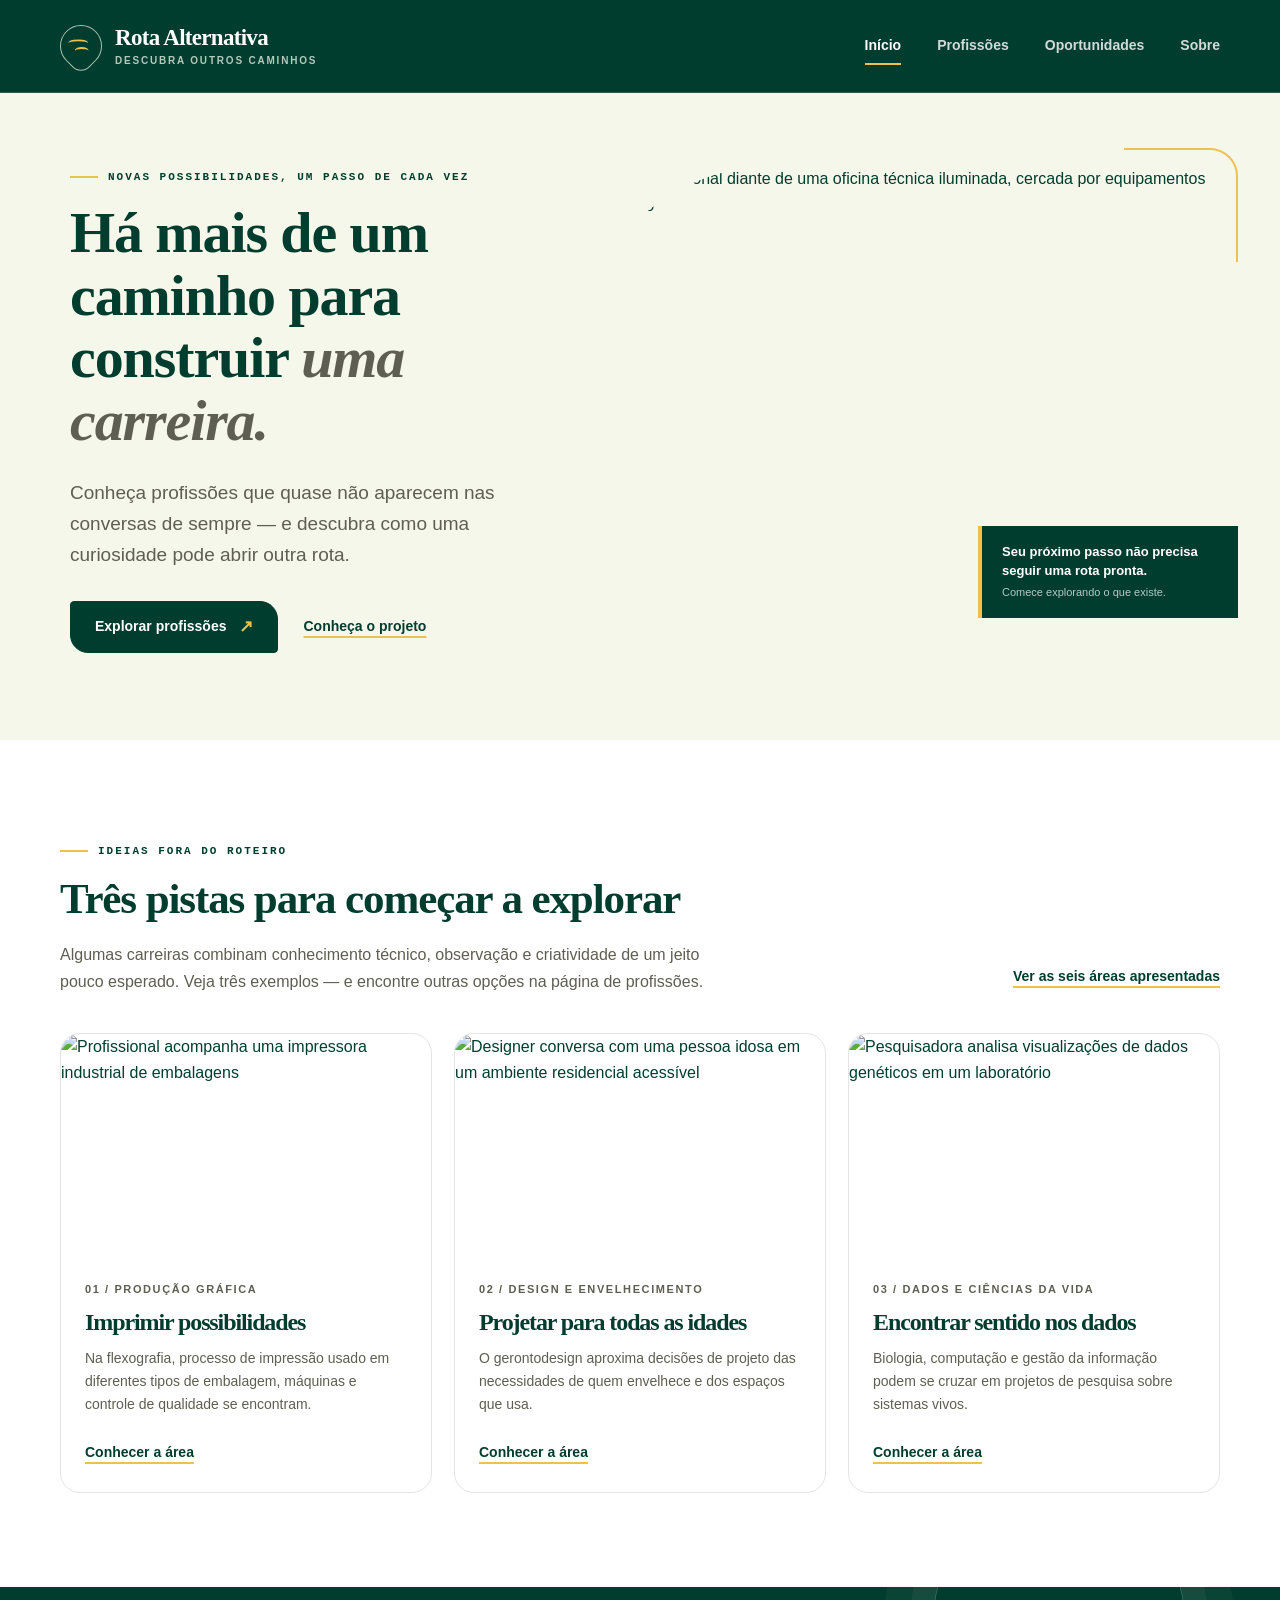
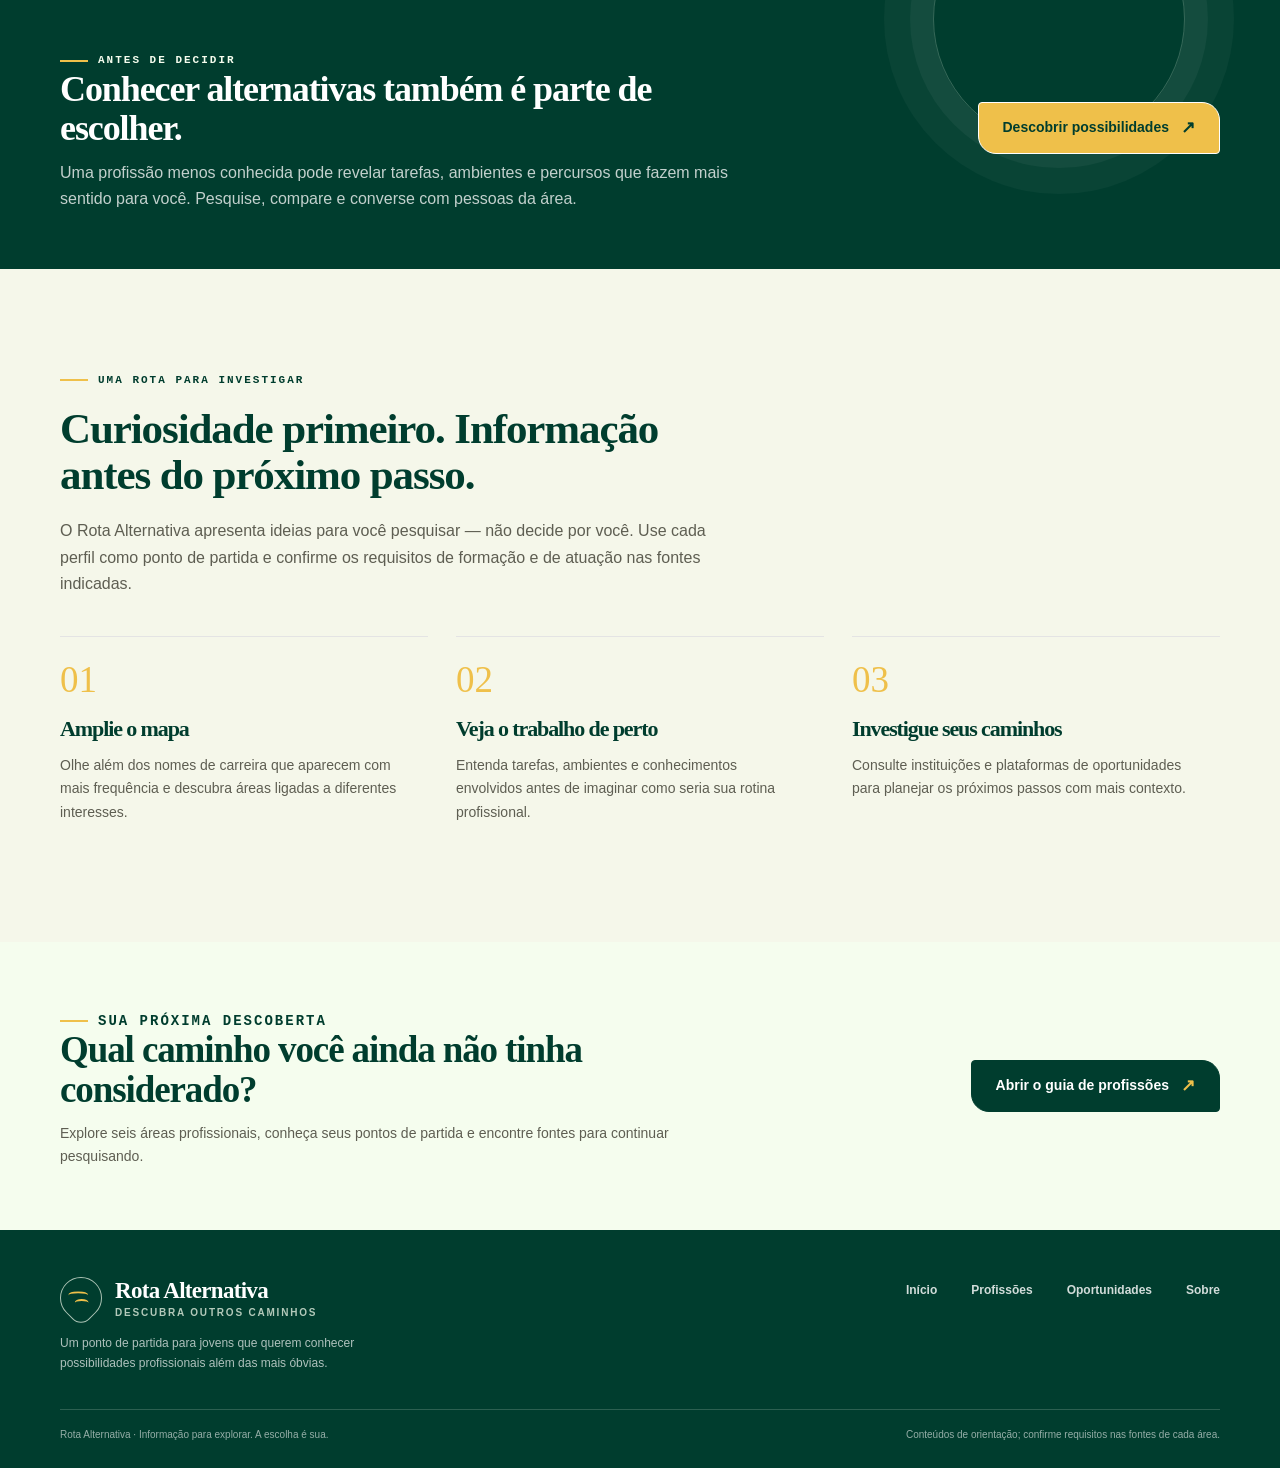
==== index.html @ b4b749ac "Corrigindo o caminho do S" ====
<!doctype html>
<html lang="pt-BR">
<head>
  <meta charset="utf-8">
  <meta name="viewport" content="width=device-width, initial-scale=1">
  <meta name="description" content="Conheça profissões pouco divulgadas e descubra outros caminhos para construir seu futuro profissional.">
  <title>Início | Rota Alternativa</title>
  <link rel="stylesheet" href="css/estilos.css">
</head>
<body>
  <a class="skip-link" href="#conteudo">Ir para o conteúdo principal</a>
  <header class="site-header">
    <div class="site-header__inner">
      <a class="brand" href="index.html" aria-label="Rota Alternativa — início">
        <span class="brand-mark" aria-hidden="true"></span>
        <span><span class="brand-name">Rota Alternativa</span><span class="brand-caption">Descubra outros caminhos</span></span>
      </a>
      <nav class="main-nav" aria-label="Navegação principal">
        <a href="index.html" aria-current="page">Início</a>
        <a href="profissoes.html">Profissões</a>
        <a href="oportunidades.html">Oportunidades</a>
        <a href="sobre.html">Sobre</a>
      </nav>
    </div>
  </header>

  <main id="conteudo">
    <section class="home-hero">
      <div class="container hero-layout">
        <div class="hero-copy">
          <p class="eyebrow">Novas possibilidades, um passo de cada vez</p>
          <h1>Há mais de um caminho para construir <span>uma carreira.</span></h1>
          <p class="lead">Conheça profissões que quase não aparecem nas conversas de sempre — e descubra como uma curiosidade pode abrir outra rota.</p>
          <div class="hero-actions">
            <a class="button" href="profissoes.html">Explorar profissões</a>
            <a class="text-link" href="sobre.html">Conheça o projeto</a>
          </div>
        </div>
        <figure class="hero-visual">
          <img src="img/hero.jpg" width="2560" height="1440" alt="Jovem profissional diante de uma oficina técnica iluminada, cercada por equipamentos de trabalho">
          <figcaption class="hero-visual__label">Seu próximo passo não precisa seguir uma rota pronta.<span>Comece explorando o que existe.</span></figcaption>
        </figure>
      </div>
    </section>

    <section class="section" aria-labelledby="destaques-titulo">
      <div class="container">
        <div class="section-heading-row">
          <div class="section-intro">
            <p class="eyebrow">Ideias fora do roteiro</p>
            <h2 id="destaques-titulo">Três pistas para começar a explorar</h2>
            <p>Algumas carreiras combinam conhecimento técnico, observação e criatividade de um jeito pouco esperado. Veja três exemplos — e encontre outras opções na página de profissões.</p>
          </div>
          <a class="text-link" href="profissoes.html">Ver as seis áreas apresentadas</a>
        </div>
        <div class="career-grid">
          <article class="career-card">
            <figure class="career-card__image">
              <img src="img/flexografia.jpg" width="2304" height="1536" loading="lazy" alt="Profissional acompanha uma impressora industrial de embalagens">
            </figure>
            <div class="career-card__body">
              <span class="card-index">01 / PRODUÇÃO GRÁFICA</span>
              <h3>Imprimir possibilidades</h3>
              <p>Na flexografia, processo de impressão usado em diferentes tipos de embalagem, máquinas e controle de qualidade se encontram.</p>
              <a class="text-link" href="profissoes.html#flexografia">Conhecer a área</a>
            </div>
          </article>
          <article class="career-card">
            <figure class="career-card__image">
              <img src="img/gerontodesign.jpg" width="2304" height="1536" loading="lazy" alt="Designer conversa com uma pessoa idosa em um ambiente residencial acessível">
            </figure>
            <div class="career-card__body">
              <span class="card-index">02 / DESIGN E ENVELHECIMENTO</span>
              <h3>Projetar para todas as idades</h3>
              <p>O gerontodesign aproxima decisões de projeto das necessidades de quem envelhece e dos espaços que usa.</p>
              <a class="text-link" href="profissoes.html#gerontodesign">Conhecer a área</a>
            </div>
          </article>
          <article class="career-card">
            <figure class="career-card__image">
              <img src="img/bioinformacionista.png" width="2304" height="1536" loading="lazy" alt="Pesquisadora analisa visualizações de dados genéticos em um laboratório">
            </figure>
            <div class="career-card__body">
              <span class="card-index">03 / DADOS E CIÊNCIAS DA VIDA</span>
              <h3>Encontrar sentido nos dados</h3>
              <p>Biologia, computação e gestão da informação podem se cruzar em projetos de pesquisa sobre sistemas vivos.</p>
              <a class="text-link" href="profissoes.html#bioinformacionista">Conhecer a área</a>
            </div>
          </article>
        </div>
      </div>
    </section>

    <section class="insight-band" aria-labelledby="explorar-titulo">
      <div class="container insight-band__inner">
        <div>
          <p class="eyebrow">Antes de decidir</p>
          <h2 id="explorar-titulo">Conhecer alternativas também é parte de escolher.</h2>
          <p>Uma profissão menos conhecida pode revelar tarefas, ambientes e percursos que fazem mais sentido para você. Pesquise, compare e converse com pessoas da área.</p>
        </div>
        <a class="button button--light" href="oportunidades.html">Descobrir possibilidades</a>
      </div>
    </section>

    <section class="section section--bege" aria-labelledby="metodo-titulo">
      <div class="container">
        <div class="section-intro">
          <p class="eyebrow">Uma rota para investigar</p>
          <h2 id="metodo-titulo">Curiosidade primeiro. Informação antes do próximo passo.</h2>
          <p>O Rota Alternativa apresenta ideias para você pesquisar — não decide por você. Use cada perfil como ponto de partida e confirme os requisitos de formação e de atuação nas fontes indicadas.</p>
        </div>
        <div class="value-grid">
          <article class="value-card">
            <span class="value-card__number">01</span>
            <h3>Amplie o mapa</h3>
            <p>Olhe além dos nomes de carreira que aparecem com mais frequência e descubra áreas ligadas a diferentes interesses.</p>
          </article>
          <article class="value-card">
            <span class="value-card__number">02</span>
            <h3>Veja o trabalho de perto</h3>
            <p>Entenda tarefas, ambientes e conhecimentos envolvidos antes de imaginar como seria sua rotina profissional.</p>
          </article>
          <article class="value-card">
            <span class="value-card__number">03</span>
            <h3>Investigue seus caminhos</h3>
            <p>Consulte instituições e plataformas de oportunidades para planejar os próximos passos com mais contexto.</p>
          </article>
        </div>
      </div>
    </section>

    <section class="closing-cta" aria-labelledby="cta-titulo">
      <div class="container closing-cta__inner">
        <div>
          <p class="eyebrow">Sua próxima descoberta</p>
          <h2 id="cta-titulo">Qual caminho você ainda não tinha considerado?</h2>
          <p>Explore seis áreas profissionais, conheça seus pontos de partida e encontre fontes para continuar pesquisando.</p>
        </div>
        <a class="button" href="profissoes.html">Abrir o guia de profissões</a>
      </div>
    </section>
  </main>

  <footer class="site-footer">
    <div class="container">
      <div class="site-footer__top">
        <div>
          <a class="brand" href="index.html" aria-label="Rota Alternativa — início">
            <span class="brand-mark" aria-hidden="true"></span>
            <span><span class="brand-name">Rota Alternativa</span><span class="brand-caption">Descubra outros caminhos</span></span>
          </a>
          <p class="footer-description">Um ponto de partida para jovens que querem conhecer possibilidades profissionais além das mais óbvias.</p>
        </div>
        <nav class="footer-links" aria-label="Navegação do rodapé">
          <a href="index.html">Início</a>
          <a href="profissoes.html">Profissões</a>
          <a href="oportunidades.html">Oportunidades</a>
          <a href="sobre.html">Sobre</a>
        </nav>
      </div>
      <div class="site-footer__bottom">
        <p>Rota Alternativa · Informação para explorar. A escolha é sua.</p>
        <p>Conteúdos de orientação; confirme requisitos nas fontes de cada área.</p>
      </div>
    </div>
  </footer>
</body>
</html>
---- css/estilos.css ----
/* Rota Alternativa — identidade visual compartilhada, desktop fixo */
:root {
  --verde-escuro: #003D2E;
  --verde-claro: #F5FDEE;
  --amarelo: #EFC04A;
  --bege: #F5F7EA;
  --branco: #FFFFFF;
  --cinza: #5E5E52;
  --cinza-claro: #E4E4E4;
  --sombra: 0 20px 54px rgba(0, 61, 46, .11);
  --raio-grande: 30px;
  --raio-medio: 20px;
}

* { box-sizing: border-box; }
html { scroll-behavior: smooth; }
body {
  min-width: 1200px;
  margin: 0;
  background: var(--branco);
  color: var(--verde-escuro);
  font-family: Arial, Helvetica, sans-serif;
  font-size: 16px;
  line-height: 1.65;
}
img { display: block; max-width: 100%; }
a { color: inherit; }
button, a { -webkit-tap-highlight-color: transparent; }
:focus-visible { outline: 3px solid var(--amarelo); outline-offset: 4px; }

.skip-link {
  position: absolute;
  left: -10000px;
  top: 12px;
  z-index: 20;
  padding: 12px 16px;
  background: var(--amarelo);
  color: var(--verde-escuro);
  font-weight: 700;
}
.skip-link:focus { left: 16px; }

.site-header {
  position: relative;
  z-index: 5;
  background: var(--verde-escuro);
  color: var(--branco);
  border-bottom: 1px solid rgba(245, 253, 238, .16);
}
.site-header__inner {
  width: 1160px;
  height: 92px;
  margin: 0 auto;
  display: flex;
  align-items: center;
  justify-content: space-between;
}
.brand {
  display: inline-flex;
  align-items: center;
  gap: 13px;
  color: var(--branco);
  text-decoration: none;
}
.brand-mark {
  position: relative;
  display: block;
  width: 42px;
  height: 42px;
  flex: 0 0 42px;
  border: 1px solid rgba(245, 253, 238, .7);
  border-radius: 50% 50% 50% 12px;
  transform: rotate(-45deg);
}
.brand-mark::before,
.brand-mark::after {
  content: "";
  position: absolute;
  left: 10px;
  width: 20px;
  height: 6px;
  border-top: 2px solid var(--amarelo);
  border-radius: 50%;
  transform: rotate(45deg);
}
.brand-mark::before { top: 12px; }
.brand-mark::after { top: 20px; width: 14px; }
.brand-name {
  display: block;
  font-family: Georgia, "Times New Roman", serif;
  font-size: 23px;
  font-weight: 700;
  letter-spacing: -.7px;
  line-height: 1.05;
}
.brand-caption {
  display: block;
  margin-top: 5px;
  color: rgba(245, 253, 238, .73);
  font-size: 10px;
  font-weight: 700;
  letter-spacing: 1.8px;
  line-height: 1;
  text-transform: uppercase;
}
.main-nav { display: flex; align-items: center; gap: 36px; }
.main-nav a {
  position: relative;
  padding: 11px 0;
  color: rgba(255, 255, 255, .82);
  font-size: 14px;
  font-weight: 700;
  text-decoration: none;
  transition: color .18s ease;
}
.main-nav a::after {
  content: "";
  position: absolute;
  right: 0;
  bottom: 4px;
  left: 0;
  height: 2px;
  background: var(--amarelo);
  transform: scaleX(0);
  transform-origin: left center;
  transition: transform .18s ease;
}
.main-nav a:hover,
.main-nav a[aria-current="page"] { color: var(--branco); }
.main-nav a:hover::after,
.main-nav a[aria-current="page"]::after { transform: scaleX(1); }

.container { width: 1160px; margin: 0 auto; }
.eyebrow {
  font-family:monospace;
  display: inline-flex;
  align-items: center;
  gap: 10px;
  margin: 0 0 18px;
  color: var(--verde-escuro);
  font-size: 11px;
  font-weight: 800;
  letter-spacing: 2px;
  line-height: 1.3;
  text-transform: uppercase;
}
.eyebrow::before {
  content: "";
  width: 28px;
  height: 2px;
  background: var(--amarelo);
}
h1, h2, h3, h4, p { margin-top: 0; }
h1, h2, h3, h4 {
  color: var(--verde-escuro);
  font-family: Georgia, "Times New Roman", serif;
  font-weight: 700;
  letter-spacing: -1.1px;
  line-height: 1.08;
}
h1 { margin-bottom: 24px; font-size: 58px; }
h2 { margin-bottom: 20px; font-size: 43px; }
h3 { margin-bottom: 14px; font-size: 27px; }
h4 { margin-bottom: 10px; font-size: 19px; }
p { margin-bottom: 18px; color: var(--cinza); }
.lead { max-width: 590px; color: var(--cinza); font-size: 19px; line-height: 1.65; }
.section-intro { max-width: 680px; margin-bottom: 38px; }
.section-intro p:last-child { margin-bottom: 0; }
.section-kicker {
  display: block;
  margin-bottom: 12px;
  color: var(--cinza);
  font-size: 12px;
  font-weight: 700;
  letter-spacing: 1.4px;
  text-transform: uppercase;
}

.button {
  display: inline-flex;
  align-items: center;
  justify-content: center;
  gap: 12px;
  min-height: 52px;
  padding: 0 24px;
  border: 1px solid var(--verde-escuro);
  border-radius: 4px 18px 4px 18px;
  background: var(--verde-escuro);
  color: var(--branco);
  font-size: 14px;
  font-weight: 800;
  text-decoration: none;
  transition: background .18s ease, color .18s ease, transform .18s ease, box-shadow .18s ease;
}
.button::after { content: "↗"; color: var(--amarelo); font-size: 17px; }
.button:hover {
  transform: translateY(-2px);
  background: var(--amarelo);
  color: var(--verde-escuro);
  box-shadow: 0 10px 24px rgba(0, 61, 46, .12);
}
.button:hover::after { color: var(--verde-escuro); }
.button--light { border-color: var(--branco); background: var(--amarelo); color: var(--verde-escuro); }
.button--light::after { color: var(--verde-escuro); }
.button--light:hover { border-color: var(--amarelo); background: var(--amarelo); }
.text-link {
  display: inline-flex;
  align-items: center;
  gap: 8px;
  color: var(--verde-escuro);
  font-size: 14px;
  font-weight: 800;
  text-decoration-color: var(--amarelo);
  text-decoration-thickness: 2px;
  text-underline-offset: 5px;
}
.text-link:hover { color: var(--cinza); }

.home-hero {
  padding: 45px 0 65px;
  background: var(--bege);
  overflow: hidden;
}
.hero-layout {
  display: grid;
  grid-template-columns: 470px 1fr;
  align-items: center;
  gap: 44px;
  min-height: 510px;
}
.hero-copy { position: relative; z-index: 1; padding: 22px 0 22px 10px; }
.hero-copy h1 { max-width: 520px; }
.hero-copy h1 span { color: var(--cinza); font-style: italic; }
.hero-copy .lead { margin-bottom: 30px; }
.hero-actions { display: flex; align-items: center; gap: 26px; }
.hero-visual {
  position: relative;
  min-width: 0;
  height: 480px;
  border-radius: 200px 22px 22px 22px;
}
.hero-visual::before {
  content: "";
  position: absolute;
  top: -18px;
  right: -18px;
  width: 112px;
  height: 112px;
  border-top: 2px solid var(--amarelo);
  border-right: 2px solid var(--amarelo);
  border-radius: 0 28px 0 0;
}
.hero-visual img {
  width: 100%;
  height: 100%;
  border-radius: inherit;
  object-fit: cover;
  object-position: center;
}
.hero-visual__label {
  position: absolute;
  right: -18px;
  bottom: 28px;
  max-width: 260px;
  padding: 17px 20px;
  border-left: 4px solid var(--amarelo);
  background: var(--verde-escuro);
  color: var(--branco);
  font-size: 13px;
  font-weight: 700;
  line-height: 1.45;
}
.hero-visual__label span { display: block; margin-top: 5px; color: rgba(255,255,255,.72); font-size: 11px; font-weight: 400; }

.section { padding: 94px 0; }
.section--bege { background: var(--bege); }
.section--greenwash { background: var(--verde-claro); }
.section-heading-row {
  display: flex;
  align-items: end;
  justify-content: space-between;
  gap: 50px;
  margin-bottom: 38px;
}
.section-heading-row .section-intro { margin-bottom: 0; }
.section-heading-row .text-link { margin-bottom: 7px; white-space: nowrap; }
.career-grid { display: grid; grid-template-columns: repeat(3, 1fr); gap: 22px; }
.career-card {
  overflow: hidden;
  border: 1px solid var(--cinza-claro);
  border-radius: var(--raio-medio);
  background: var(--branco);
  transition: transform .2s ease, box-shadow .2s ease;
}
.career-card:hover { transform: translateY(-5px); box-shadow: var(--sombra); }
.career-card__image { height: 218px; overflow: hidden; }
.career-card__image img { width: 100%; height: 100%; object-fit: cover; transition: transform .35s ease; }
.career-card:hover .career-card__image img { transform: scale(1.035); }
.career-card__body { padding: 23px 24px 26px; }
.card-index {
  display: inline-block;
  margin-bottom: 12px;
  color: var(--cinza);
  font-size: 11px;
  font-weight: 800;
  letter-spacing: 1.6px;
}
.career-card__body h3 { margin-bottom: 11px; font-size: 24px; }
.career-card__body p { min-height: 76px; margin-bottom: 16px; font-size: 14px; }

.insight-band {
  position: relative;
  overflow: hidden;
  padding: 57px 0;
  background: var(--verde-escuro);
  color: var(--branco);
}
.insight-band::after {
  content: "";
  position: absolute;
  top: -94px;
  right: 95px;
  width: 250px;
  height: 250px;
  border: 1px solid rgba(245, 253, 238, .22);
  border-radius: 50%;
  box-shadow: 0 0 0 23px rgba(245, 253, 238, .045), 0 0 0 49px rgba(245, 253, 238, .035);
}
.insight-band__inner { position: relative; z-index: 1; display: flex; align-items: center; justify-content: space-between; gap: 70px; }
.insight-band h2 { max-width: 640px; margin-bottom: 12px; color: var(--branco); font-size: 36px; }
.insight-band p { max-width: 680px; margin-bottom: 0; color: rgba(255,255,255,.76); }
.insight-band .eyebrow { color: var(--verde-claro); }

.value-grid { display: grid; grid-template-columns: 1fr 1fr 1fr; gap: 28px; }
.value-card { padding: 24px 25px 24px 0; border-top: 1px solid var(--cinza-claro); }
.value-card__number { display: block; margin-bottom: 19px; color: var(--amarelo); font-family: Georgia, "Times New Roman", serif; font-size: 37px; line-height: 1; }
.value-card h3 { font-size: 22px; }
.value-card p { margin-bottom: 0; font-size: 14px; }

.page-hero {
  padding: 60px 0 66px;
  background: var(--bege);
}
.page-hero__layout { display: grid; grid-template-columns: 1fr 470px; align-items: center; gap: 70px; }
.page-hero h1 { max-width: 660px; font-size: 52px; }
.page-hero__image { height: 310px; overflow: hidden; border-radius: 22px 140px 22px 22px; box-shadow: var(--sombra); }
.page-hero__image img { width: 100%; height: 100%; object-fit: cover; }
.page-hero .lead { max-width: 610px; font-size: 17px; }

.profession-intro { padding: 77px 0 46px; }
.profession-intro__inner { display: flex; align-items: end; justify-content: space-between; gap: 60px; }
.profession-intro h2 { max-width: 630px; margin-bottom: 0; font-size: 39px; }
.profession-intro p { max-width: 400px; margin: 0 0 5px; font-size: 14px; }
.profession-list { padding: 0 0 90px; }
.profession-card {
  display: grid;
  grid-template-columns: 1fr 1.06fr;
  align-items: stretch;
  gap: 0;
  overflow: hidden;
  margin-bottom: 27px;
  border: 1px solid var(--cinza-claro);
  border-radius: var(--raio-grande);
  background: var(--branco);
}

.btn-group {
  display: flex !important;
  justify-content: center !important; 
  align-items: center !important;
  gap: 15px !important;               
  width: 100% !important;            
  margin-bottom: 25px !important;    
  background-color:#003D2E ;
  padding: 15px;
}


.btn-group a {
  display: inline-block !important;
  color:#003D2E!important;         
  background-color:#E4E4E4 !important; 
  padding: 8px 16px !important;      
  text-decoration: none !important;  
  border-radius: 50px !important;     
  font-family: 'Segoe UI', Tahoma, Geneva, Verdana, sans-serif !important; 
  font-size: 14px;
  transition: background-color 0.15s ease-in-out;
}


.btn-group a.active {
  background-color:#EFC04A !important; 
}

.profession-card--reverse { grid-template-columns: 1.06fr 1fr; }
.profession-card--reverse .profession-card__media { grid-column: 2; grid-row: 1; }
.profession-card--reverse .profession-card__content { grid-column: 1; grid-row: 1; }
.profession-card__media { position: relative; min-height: 495px; overflow: hidden; background: var(--verde-claro); }
.profession-card__media img { width: 100%; height: 100%; min-height: 495px; object-fit: cover; }
.profession-card__media figcaption {
  position: absolute;
  right: 17px;
  bottom: 17px;
  left: 17px;
  padding: 10px 13px;
  border-left: 3px solid var(--amarelo);
  background: rgba(0, 61, 46, .88);
  color: var(--branco);
  font-size: 11px;
  line-height: 1.45;
}
.profession-card__content { padding: 38px 42px 34px; }
.profession-card__content h2 { margin: 0 0 13px; font-size: 35px; }
.profession-card__content > p { font-size: 14px; }
.profession-card__eyebrow { margin-bottom: 10px; color: var(--cinza); font-size: 11px; font-weight: 800; letter-spacing: 1.4px; text-transform: uppercase; }
.profession-facts { display: grid; grid-template-columns: 1fr 1fr; gap: 16px 20px; margin: 25px 0 0; }
.profession-fact { padding-top: 13px; border-top: 1px solid var(--cinza-claro); }
.profession-fact--wide { grid-column: 1 / -1; }
.profession-fact h3 { margin-bottom: 7px; font-family: Arial, Helvetica, sans-serif; font-size: 11px; font-weight: 800; letter-spacing: .8px; line-height: 1.35; text-transform: uppercase; }
.profession-fact p { margin-bottom: 0; font-size: 12px; line-height: 1.55; }
.fact-list { margin: 0; padding-left: 17px; color: var(--cinza); font-size: 12px; line-height: 1.55; }
.fact-list li { margin: 0 0 5px; }
.qualification-note { margin-top: 18px; padding: 13px 15px; border-radius: 4px 14px 4px 14px; background: var(--verde-claro); color: var(--cinza); font-size: 11px; line-height: 1.55; }
.reference-mark { color: var(--verde-escuro); font-size: 11px; font-weight: 800; text-decoration-color: var(--amarelo); text-underline-offset: 2px; }

.quiz-intro { padding: 64px 0 48px; background: var(--bege); }
.quiz-intro__layout { display: grid; grid-template-columns: 1fr 500px; align-items: center; gap: 65px; }
.quiz-intro h1 { font-size: 50px; }
.quiz-intro__image { height: 315px; overflow: hidden; border-radius: 140px 22px 140px 22px; }
.quiz-intro__image img { width: 100%; height: 100%; object-fit: cover; }
.quiz-intro .lead { max-width: 570px; font-size: 17px; }
.quiz-section { padding: 76px 0 90px; }
.quiz-heading { display: flex; align-items: end; justify-content: space-between; gap: 55px; margin-bottom: 34px; }
.quiz-heading h2 { max-width: 550px; margin-bottom: 0; font-size: 39px; }
.quiz-heading p { max-width: 430px; margin-bottom: 4px; font-size: 14px; }
.quiz-question { margin: 0 0 20px; padding: 26px 28px 29px; border: 1px solid var(--cinza-claro); border-radius: var(--raio-medio); background: var(--branco); }
.quiz-question__heading { display: flex; align-items: baseline; gap: 14px; margin-bottom: 18px; }
.quiz-question__number {
    color: var(--amarelo);
    font-family: Georgia, "Times New Roman", serif;
    font-size: 27px;
    font-variant-numeric: lining-nums;
}
.quiz-question h3 { margin: 0; font-family: Arial, Helvetica, sans-serif; font-size: 18px; letter-spacing: -.35px; }
.quiz-options { display: grid; grid-template-columns: repeat(4, 1fr); gap: 11px; }
.quiz-option {
  display: flex;
  min-height: 62px;
  align-items: center;
  gap: 10px;
  padding: 12px 13px;
  border: 1px solid var(--cinza-claro);
  border-radius: 4px 14px 4px 14px;
  background: var(--verde-claro);
  color: var(--verde-escuro);
  font-size: 12px;
  font-weight: 700;
  line-height: 1.35;
  text-decoration: none;
  transition: border-color .18s ease, background .18s ease, transform .18s ease;
}
.quiz-option::after { content: "↗"; margin-left: auto; color: var(--cinza); font-size: 15px; }
.quiz-option:hover { transform: translateY(-2px); border-color: var(--amarelo); background: var(--amarelo); }
.quiz-disclaimer { margin: 21px 0 0; color: var(--cinza); font-size: 12px; }

.platform-section { padding: 82px 0 95px; background: var(--verde-claro); }
.platform-grid { display: grid; grid-template-columns: repeat(3, 1fr); gap: 17px; }
.platform-card {
  display: flex;
  min-height: 145px;
  align-items: flex-start;
  gap: 17px;
  padding: 21px;
  border: 145px solid rgba(0, 61, 46, .14);
  border-radius: 15px;
  background: var(--branco);
  text-decoration: none;
  transition: transform .18s ease, box-shadow .18s ease, border-color .18s ease;
}
.platform-card:hover { transform: translateY(-4px); border-color: var(--amarelo); box-shadow: var(--sombra); }
.platform-mark {
  display: flex;
  width: 53px;
  height: 53px;
  flex: 0 0 53px;
  align-items: center;
  justify-content: center;
  border: 1px solid var(--cinza-claro);
  border-radius: 16px 5px 16px 5px;
  background: var(--bege);
  color: var(--verde-escuro);
  font-family: Georgia, "Times New Roman", serif;
  font-size: 19px;
  font-weight: 700;
}
.platform-card h3 { margin: 3px 0 5px; font-family: Arial, Helvetica, sans-serif; font-size: 17px; letter-spacing: -.2px; }
.platform-card p { margin: 0; font-size: 12px; line-height: 1.5; }
.platform-card__arrow { display: block; margin-top: 9px; color: var(--verde-escuro); font-size: 11px; font-weight: 800; }

.about-hero { padding: 62px 0 75px; background: var(--bege); }
.about-hero__layout { display: grid; grid-template-columns: 1fr 490px; align-items: center; gap: 70px; }
.about-hero h1 { max-width: 620px; font-size: 53px; }
.about-hero__image { height: 360px; overflow: hidden; border-radius: 22px 145px 22px 22px; }
.about-hero__image img { width: 100%; height: 100%; object-fit: cover; }
.about-hero .lead { font-size: 17px; }
.about-content { padding: 88px 0 92px; }
.about-intro-grid { display: grid; grid-template-columns: 390px 1fr; gap: 82px; align-items: start; }
.about-aside { padding: 28px; border-top: 4px solid var(--amarelo); background: var(--verde-claro); }
.about-aside h2 { margin-bottom: 14px; font-size: 29px; }
.about-aside p { margin-bottom: 0; font-size: 14px; }
.about-prose h2 { margin-bottom: 21px; font-size: 37px; }
.about-prose p { font-size: 16px; }
.about-values { display: grid; grid-template-columns: repeat(3, 1fr); gap: 22px; margin-top: 55px; }
.about-value { padding: 24px 20px; border-top: 1px solid var(--cinza-claro); }
.about-value h3 { font-size: 21px; }
.about-value p { margin-bottom: 0; font-size: 13px; }
.sources-section { padding: 82px 0 95px; background: var(--bege); }
.sources-section h2 { font-size: 37px; }
.source-list { display: grid; grid-template-columns: 1fr 1fr; gap: 12px 34px; margin: 30px 0 0; padding: 0; list-style: none; }
.source-list li { padding: 15px 0; border-top: 1px solid var(--cinza-claro); }
.source-list a { color: var(--verde-escuro); font-size: 13px; font-weight: 700; text-decoration-color: var(--amarelo); text-underline-offset: 3px; }
.source-list a:hover { color: var(--cinza); }
.source-list span { display: block; margin-top: 5px; color: var(--cinza); font-size: 11px; line-height: 1.45; }

.closing-cta { padding: 62px 0; background: var(--verde-claro); }
.closing-cta__inner { display: flex; align-items: center; justify-content: space-between; gap: 45px; }
.closing-cta h2 { max-width: 680px; margin-bottom: 12px; font-size: 37px; }
.closing-cta p { max-width: 630px; margin-bottom: 0; font-size: 14px; }
.site-footer { padding: 47px 0 25px; background: var(--verde-escuro); color: var(--branco); }
.site-footer__top { display: flex; align-items: flex-start; justify-content: space-between; gap: 80px; padding-bottom: 35px; }
.site-footer .brand { margin-bottom: 15px; }
.footer-description { max-width: 350px; margin: 0; color: rgba(255,255,255,.68); font-size: 12px; }
.footer-links { display: flex; gap: 34px; padding-top: 4px; }
.footer-links a { color: rgba(255,255,255,.82); font-size: 12px; font-weight: 700; text-decoration: none; }
.footer-links a:hover { color: var(--amarelo); }
.site-footer__bottom { display: flex; justify-content: space-between; gap: 40px; padding-top: 17px; border-top: 1px solid rgba(245, 253, 238, .18); color: rgba(255,255,255,.58); font-size: 10px; }
.site-footer__bottom p { margin: 0; color: inherit; font-size: inherit; }

.inline-note { padding: 16px 18px; border-left: 3px solid var(--amarelo); background: var(--bege); color: var(--cinza); font-size: 12px; }
.tag {
  display: inline-flex;
  align-items: center;
  min-height: 27px;
  padding: 0 10px;
  border: 1px solid var(--cinza-claro);
  border-radius: 999px;
  background: var(--verde-claro);
  color: var(--verde-escuro);
  font-size: 10px;
  font-weight: 800;
  letter-spacing: .5px;
  text-transform: uppercase;
}


.profession-intro__inner h1 { max-width: 650px; margin-bottom: 0; font-size: 42px; }
.profession-intro__inner > p { max-width: 400px; margin: 0 0 5px; font-size: 14px; }
.platform-note { margin-top: 25px; }
.reference-note { margin-top: 28px; }
.sources-section > .container > h3 { margin: 43px 0 13px; font-family: Arial, Helvetica, sans-serif; font-size: 14px; letter-spacing: 1px; text-transform: uppercase; }
figure { margin: 0; }
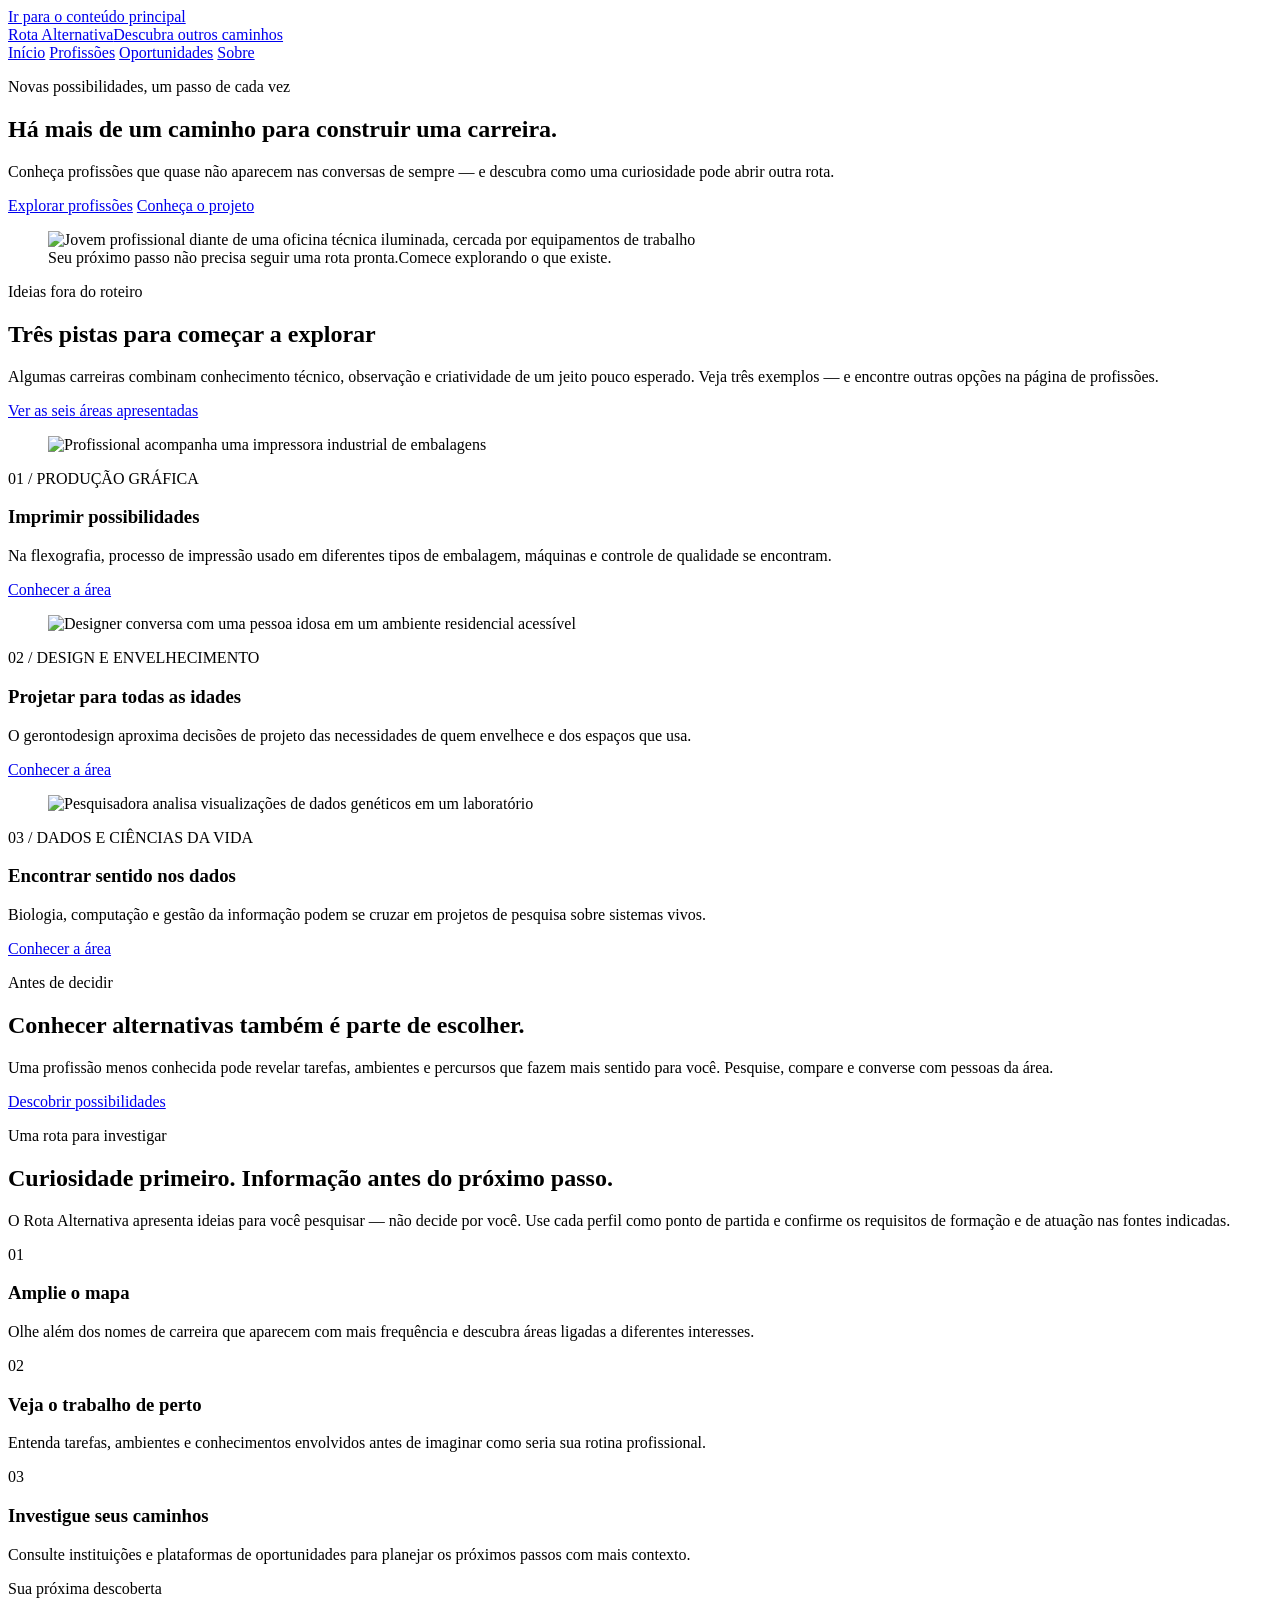
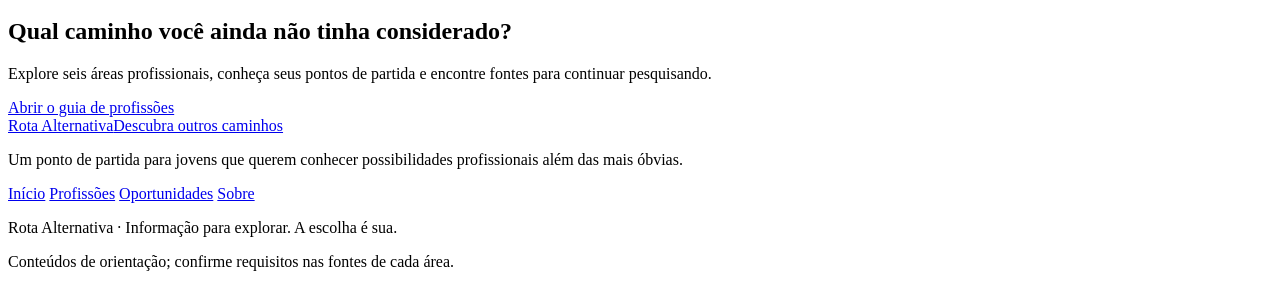
==== commit 01e9770e: "Sua mensagem" ====
--- a/index.html
+++ b/index.html
@@ -5,7 +5,7 @@
   <meta name="viewport" content="width=device-width, initial-scale=1">
   <meta name="description" content="Conheça profissões pouco divulgadas e descubra outros caminhos para construir seu futuro profissional.">
   <title>Início | Rota Alternativa</title>
-  <link rel="stylesheet" href="css/estilos.css">
+ <link rel="stylesheet" href="CSS/estilos.CSS">
 </head>
 <body>
   <a class="skip-link" href="#conteudo">Ir para o conteúdo principal</a>
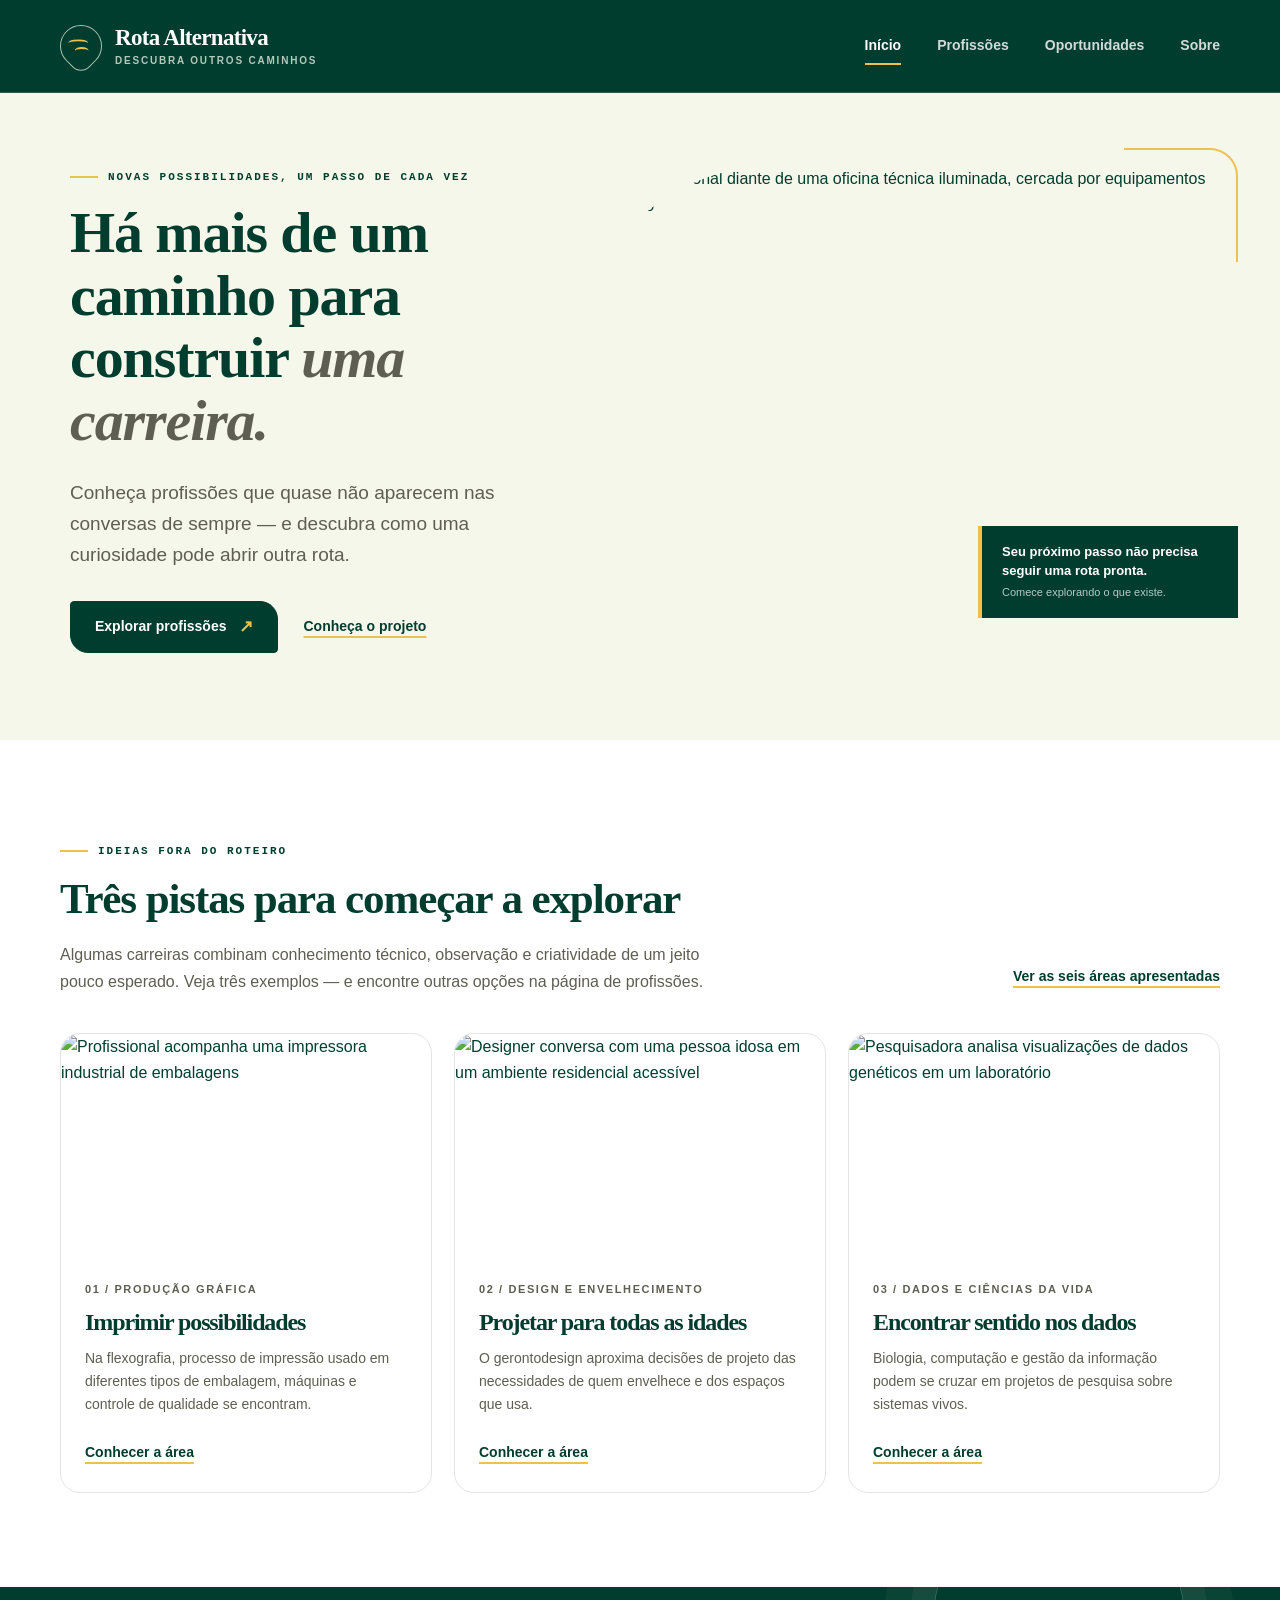
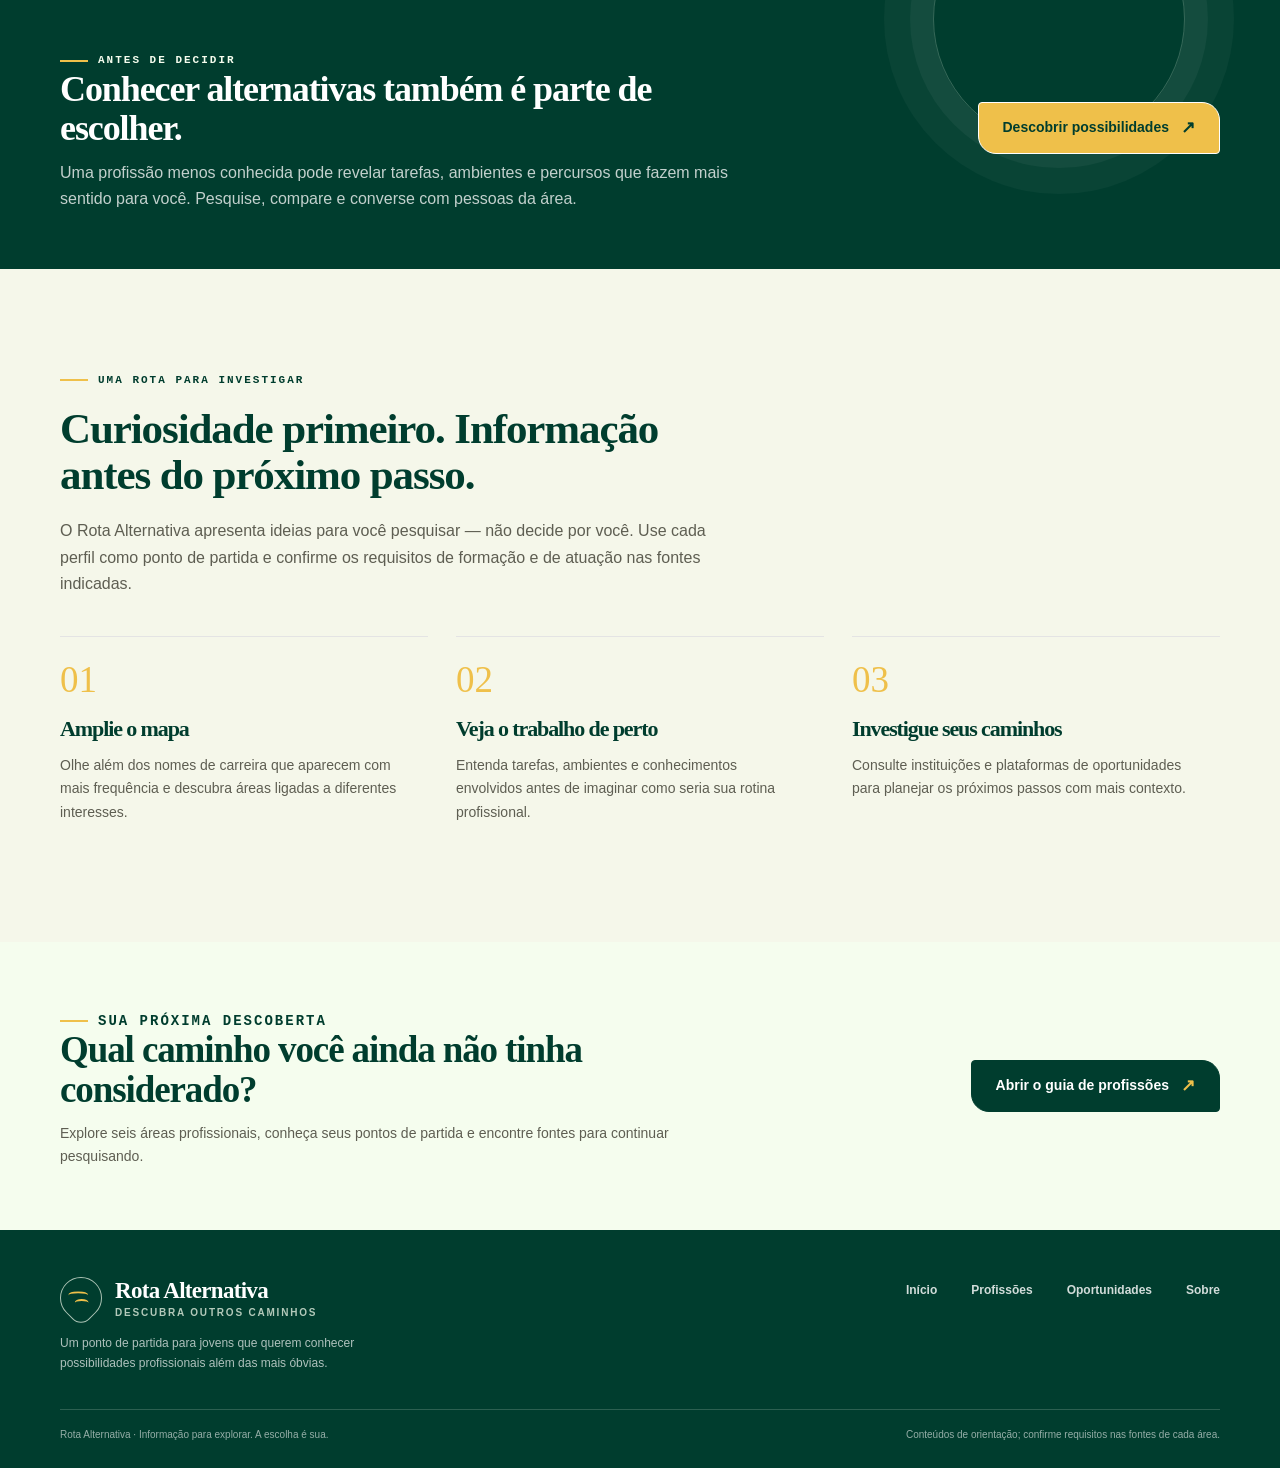
==== commit d41ce9b2: "Add files via upload" ====
--- a/index.html
+++ b/index.html
@@ -5,7 +5,7 @@
   <meta name="viewport" content="width=device-width, initial-scale=1">
   <meta name="description" content="Conheça profissões pouco divulgadas e descubra outros caminhos para construir seu futuro profissional.">
   <title>Início | Rota Alternativa</title>
- <link rel="stylesheet" href="CSS/estilos.CSS">
+ <link rel="stylesheet" href="css/estilos.css">
 </head>
 <body>
   <a class="skip-link" href="#conteudo">Ir para o conteúdo principal</a>
--- a/css/estilos.css
+++ b/css/estilos.css
@@ -0,0 +1,562 @@
+:root {
+  --verde-escuro: #003D2E;
+  --verde-claro: #F5FDEE;
+  --amarelo: #EFC04A;
+  --bege: #F5F7EA;
+  --branco: #FFFFFF;
+  --cinza: #5E5E52;
+  --cinza-claro: #E4E4E4;
+  --sombra: 0 20px 54px rgba(0, 61, 46, .11);
+  --raio-grande: 30px;
+  --raio-medio: 20px;
+}
+
+* { box-sizing: border-box; }
+html { scroll-behavior: smooth; }
+body {
+  min-width: 1200px;
+  margin: 0;
+  background: var(--branco);
+  color: var(--verde-escuro);
+  font-family: Arial, Helvetica, sans-serif;
+  font-size: 16px;
+  line-height: 1.65;
+}
+img { display: block; max-width: 100%; }
+a { color: inherit; }
+button, a { -webkit-tap-highlight-color: transparent; }
+:focus-visible { outline: 3px solid var(--amarelo); outline-offset: 4px; }
+
+.skip-link {
+  position: absolute;
+  left: -10000px;
+  top: 12px;
+  z-index: 20;
+  padding: 12px 16px;
+  background: var(--amarelo);
+  color: var(--verde-escuro);
+  font-weight: 700;
+}
+.skip-link:focus { left: 16px; }
+
+.site-header {
+  position: relative;
+  z-index: 5;
+  background: var(--verde-escuro);
+  color: var(--branco);
+  border-bottom: 1px solid rgba(245, 253, 238, .16);
+}
+.site-header__inner {
+  width: 1160px;
+  height: 92px;
+  margin: 0 auto;
+  display: flex;
+  align-items: center;
+  justify-content: space-between;
+}
+.brand {
+  display: inline-flex;
+  align-items: center;
+  gap: 13px;
+  color: var(--branco);
+  text-decoration: none;
+}
+.brand-mark {
+  position: relative;
+  display: block;
+  width: 42px;
+  height: 42px;
+  flex: 0 0 42px;
+  border: 1px solid rgba(245, 253, 238, .7);
+  border-radius: 50% 50% 50% 12px;
+  transform: rotate(-45deg);
+}
+.brand-mark::before,
+.brand-mark::after {
+  content: "";
+  position: absolute;
+  left: 10px;
+  width: 20px;
+  height: 6px;
+  border-top: 2px solid var(--amarelo);
+  border-radius: 50%;
+  transform: rotate(45deg);
+}
+.brand-mark::before { top: 12px; }
+.brand-mark::after { top: 20px; width: 14px; }
+.brand-name {
+  display: block;
+  font-family: Georgia, "Times New Roman", serif;
+  font-size: 23px;
+  font-weight: 700;
+  letter-spacing: -.7px;
+  line-height: 1.05;
+}
+.brand-caption {
+  display: block;
+  margin-top: 5px;
+  color: rgba(245, 253, 238, .73);
+  font-size: 10px;
+  font-weight: 700;
+  letter-spacing: 1.8px;
+  line-height: 1;
+  text-transform: uppercase;
+}
+.main-nav { display: flex; align-items: center; gap: 36px; }
+.main-nav a {
+  position: relative;
+  padding: 11px 0;
+  color: rgba(255, 255, 255, .82);
+  font-size: 14px;
+  font-weight: 700;
+  text-decoration: none;
+  transition: color .18s ease;
+}
+.main-nav a::after {
+  content: "";
+  position: absolute;
+  right: 0;
+  bottom: 4px;
+  left: 0;
+  height: 2px;
+  background: var(--amarelo);
+  transform: scaleX(0);
+  transform-origin: left center;
+  transition: transform .18s ease;
+}
+.main-nav a:hover,
+.main-nav a[aria-current="page"] { color: var(--branco); }
+.main-nav a:hover::after,
+.main-nav a[aria-current="page"]::after { transform: scaleX(1); }
+
+.container { width: 1160px; margin: 0 auto; }
+.eyebrow {
+  font-family:monospace;
+  display: inline-flex;
+  align-items: center;
+  gap: 10px;
+  margin: 0 0 18px;
+  color: var(--verde-escuro);
+  font-size: 11px;
+  font-weight: 800;
+  letter-spacing: 2px;
+  line-height: 1.3;
+  text-transform: uppercase;
+}
+.eyebrow::before {
+  content: "";
+  width: 28px;
+  height: 2px;
+  background: var(--amarelo);
+}
+h1, h2, h3, h4, p { margin-top: 0; }
+h1, h2, h3, h4 {
+  color: var(--verde-escuro);
+  font-family: Georgia, "Times New Roman", serif;
+  font-weight: 700;
+  letter-spacing: -1.1px;
+  line-height: 1.08;
+}
+h1 { margin-bottom: 24px; font-size: 58px; }
+h2 { margin-bottom: 20px; font-size: 43px; }
+h3 { margin-bottom: 14px; font-size: 27px; }
+h4 { margin-bottom: 10px; font-size: 19px; }
+p { margin-bottom: 18px; color: var(--cinza); }
+.lead { max-width: 590px; color: var(--cinza); font-size: 19px; line-height: 1.65; }
+.section-intro { max-width: 680px; margin-bottom: 38px; }
+.section-intro p:last-child { margin-bottom: 0; }
+.section-kicker {
+  display: block;
+  margin-bottom: 12px;
+  color: var(--cinza);
+  font-size: 12px;
+  font-weight: 700;
+  letter-spacing: 1.4px;
+  text-transform: uppercase;
+}
+
+.button {
+  display: inline-flex;
+  align-items: center;
+  justify-content: center;
+  gap: 12px;
+  min-height: 52px;
+  padding: 0 24px;
+  border: 1px solid var(--verde-escuro);
+  border-radius: 4px 18px 4px 18px;
+  background: var(--verde-escuro);
+  color: var(--branco);
+  font-size: 14px;
+  font-weight: 800;
+  text-decoration: none;
+  transition: background .18s ease, color .18s ease, transform .18s ease, box-shadow .18s ease;
+}
+.button::after { content: "↗"; color: var(--amarelo); font-size: 17px; }
+.button:hover {
+  transform: translateY(-2px);
+  background: var(--amarelo);
+  color: var(--verde-escuro);
+  box-shadow: 0 10px 24px rgba(0, 61, 46, .12);
+}
+.button:hover::after { color: var(--verde-escuro); }
+.button--light { border-color: var(--branco); background: var(--amarelo); color: var(--verde-escuro); }
+.button--light::after { color: var(--verde-escuro); }
+.button--light:hover { border-color: var(--amarelo); background: var(--amarelo); }
+.text-link {
+  display: inline-flex;
+  align-items: center;
+  gap: 8px;
+  color: var(--verde-escuro);
+  font-size: 14px;
+  font-weight: 800;
+  text-decoration-color: var(--amarelo);
+  text-decoration-thickness: 2px;
+  text-underline-offset: 5px;
+}
+.text-link:hover { color: var(--cinza); }
+
+.home-hero {
+  padding: 45px 0 65px;
+  background: var(--bege);
+  overflow: hidden;
+}
+.hero-layout {
+  display: grid;
+  grid-template-columns: 470px 1fr;
+  align-items: center;
+  gap: 44px;
+  min-height: 510px;
+}
+.hero-copy { position: relative; z-index: 1; padding: 22px 0 22px 10px; }
+.hero-copy h1 { max-width: 520px; }
+.hero-copy h1 span { color: var(--cinza); font-style: italic; }
+.hero-copy .lead { margin-bottom: 30px; }
+.hero-actions { display: flex; align-items: center; gap: 26px; }
+.hero-visual {
+  position: relative;
+  min-width: 0;
+  height: 480px;
+  border-radius: 200px 22px 22px 22px;
+}
+.hero-visual::before {
+  content: "";
+  position: absolute;
+  top: -18px;
+  right: -18px;
+  width: 112px;
+  height: 112px;
+  border-top: 2px solid var(--amarelo);
+  border-right: 2px solid var(--amarelo);
+  border-radius: 0 28px 0 0;
+}
+.hero-visual img {
+  width: 100%;
+  height: 100%;
+  border-radius: inherit;
+  object-fit: cover;
+  object-position: center;
+}
+.hero-visual__label {
+  position: absolute;
+  right: -18px;
+  bottom: 28px;
+  max-width: 260px;
+  padding: 17px 20px;
+  border-left: 4px solid var(--amarelo);
+  background: var(--verde-escuro);
+  color: var(--branco);
+  font-size: 13px;
+  font-weight: 700;
+  line-height: 1.45;
+}
+.hero-visual__label span { display: block; margin-top: 5px; color: rgba(255,255,255,.72); font-size: 11px; font-weight: 400; }
+
+.section { padding: 94px 0; }
+.section--bege { background: var(--bege); }
+.section--greenwash { background: var(--verde-claro); }
+.section-heading-row {
+  display: flex;
+  align-items: end;
+  justify-content: space-between;
+  gap: 50px;
+  margin-bottom: 38px;
+}
+.section-heading-row .section-intro { margin-bottom: 0; }
+.section-heading-row .text-link { margin-bottom: 7px; white-space: nowrap; }
+.career-grid { display: grid; grid-template-columns: repeat(3, 1fr); gap: 22px; }
+.career-card {
+  overflow: hidden;
+  border: 1px solid var(--cinza-claro);
+  border-radius: var(--raio-medio);
+  background: var(--branco);
+  transition: transform .2s ease, box-shadow .2s ease;
+}
+.career-card:hover { transform: translateY(-5px); box-shadow: var(--sombra); }
+.career-card__image { height: 218px; overflow: hidden; }
+.career-card__image img { width: 100%; height: 100%; object-fit: cover; transition: transform .35s ease; }
+.career-card:hover .career-card__image img { transform: scale(1.035); }
+.career-card__body { padding: 23px 24px 26px; }
+.card-index {
+  display: inline-block;
+  margin-bottom: 12px;
+  color: var(--cinza);
+  font-size: 11px;
+  font-weight: 800;
+  letter-spacing: 1.6px;
+}
+.career-card__body h3 { margin-bottom: 11px; font-size: 24px; }
+.career-card__body p { min-height: 76px; margin-bottom: 16px; font-size: 14px; }
+
+.insight-band {
+  position: relative;
+  overflow: hidden;
+  padding: 57px 0;
+  background: var(--verde-escuro);
+  color: var(--branco);
+}
+.insight-band::after {
+  content: "";
+  position: absolute;
+  top: -94px;
+  right: 95px;
+  width: 250px;
+  height: 250px;
+  border: 1px solid rgba(245, 253, 238, .22);
+  border-radius: 50%;
+  box-shadow: 0 0 0 23px rgba(245, 253, 238, .045), 0 0 0 49px rgba(245, 253, 238, .035);
+}
+.insight-band__inner { position: relative; z-index: 1; display: flex; align-items: center; justify-content: space-between; gap: 70px; }
+.insight-band h2 { max-width: 640px; margin-bottom: 12px; color: var(--branco); font-size: 36px; }
+.insight-band p { max-width: 680px; margin-bottom: 0; color: rgba(255,255,255,.76); }
+.insight-band .eyebrow { color: var(--verde-claro); }
+
+.value-grid { display: grid; grid-template-columns: 1fr 1fr 1fr; gap: 28px; }
+.value-card { padding: 24px 25px 24px 0; border-top: 1px solid var(--cinza-claro); }
+.value-card__number { display: block; margin-bottom: 19px; color: var(--amarelo); font-family: Georgia, "Times New Roman", serif; font-size: 37px; line-height: 1; }
+.value-card h3 { font-size: 22px; }
+.value-card p { margin-bottom: 0; font-size: 14px; }
+
+.page-hero {
+  padding: 60px 0 66px;
+  background: var(--bege);
+}
+.page-hero__layout { display: grid; grid-template-columns: 1fr 470px; align-items: center; gap: 70px; }
+.page-hero h1 { max-width: 660px; font-size: 52px; }
+.page-hero__image { height: 310px; overflow: hidden; border-radius: 22px 140px 22px 22px; box-shadow: var(--sombra); }
+.page-hero__image img { width: 100%; height: 100%; object-fit: cover; }
+.page-hero .lead { max-width: 610px; font-size: 17px; }
+
+.profession-intro { padding: 77px 0 46px; }
+.profession-intro__inner { display: flex; align-items: end; justify-content: space-between; gap: 60px; }
+.profession-intro h2 { max-width: 630px; margin-bottom: 0; font-size: 39px; }
+.profession-intro p { max-width: 400px; margin: 0 0 5px; font-size: 14px; }
+.profession-list { padding: 0 0 90px; }
+.profession-card {
+  display: grid;
+  grid-template-columns: 1fr 1.06fr;
+  align-items: stretch;
+  gap: 0;
+  overflow: hidden;
+  margin-bottom: 27px;
+  border: 1px solid var(--cinza-claro);
+  border-radius: var(--raio-grande);
+  background: var(--branco);
+}
+
+.btn-group {
+  display: flex !important;
+  justify-content: center !important; 
+  align-items: center !important;
+  gap: 15px !important;               
+  width: 100% !important;            
+  margin-bottom: 25px !important;    
+  background-color:#003D2E ;
+  padding: 15px;
+}
+
+
+.btn-group a {
+  display: inline-block !important;
+  color:#003D2E!important;         
+  background-color:#E4E4E4 !important; 
+  padding: 8px 16px !important;      
+  text-decoration: none !important;  
+  border-radius: 50px !important;     
+  font-family: 'Segoe UI', Tahoma, Geneva, Verdana, sans-serif !important; 
+  font-size: 14px;
+  transition: background-color 0.15s ease-in-out;
+}
+
+
+.btn-group a.active {
+  background-color:#EFC04A !important; 
+}
+
+.profession-card--reverse { grid-template-columns: 1.06fr 1fr; }
+.profession-card--reverse .profession-card__media { grid-column: 2; grid-row: 1; }
+.profession-card--reverse .profession-card__content { grid-column: 1; grid-row: 1; }
+.profession-card__media { position: relative; min-height: 495px; overflow: hidden; background: var(--verde-claro); }
+.profession-card__media img { width: 100%; height: 100%; min-height: 495px; object-fit: cover; }
+.profession-card__media figcaption {
+  position: absolute;
+  right: 17px;
+  bottom: 17px;
+  left: 17px;
+  padding: 10px 13px;
+  border-left: 3px solid var(--amarelo);
+  background: rgba(0, 61, 46, .88);
+  color: var(--branco);
+  font-size: 11px;
+  line-height: 1.45;
+}
+.profession-card__content { padding: 38px 42px 34px; }
+.profession-card__content h2 { margin: 0 0 13px; font-size: 35px; }
+.profession-card__content > p { font-size: 14px; }
+.profession-card__eyebrow { margin-bottom: 10px; color: var(--cinza); font-size: 11px; font-weight: 800; letter-spacing: 1.4px; text-transform: uppercase; }
+.profession-facts { display: grid; grid-template-columns: 1fr 1fr; gap: 16px 20px; margin: 25px 0 0; }
+.profession-fact { padding-top: 13px; border-top: 1px solid var(--cinza-claro); }
+.profession-fact--wide { grid-column: 1 / -1; }
+.profession-fact h3 { margin-bottom: 7px; font-family: Arial, Helvetica, sans-serif; font-size: 11px; font-weight: 800; letter-spacing: .8px; line-height: 1.35; text-transform: uppercase; }
+.profession-fact p { margin-bottom: 0; font-size: 12px; line-height: 1.55; }
+.fact-list { margin: 0; padding-left: 17px; color: var(--cinza); font-size: 12px; line-height: 1.55; }
+.fact-list li { margin: 0 0 5px; }
+.qualification-note { margin-top: 18px; padding: 13px 15px; border-radius: 4px 14px 4px 14px; background: var(--verde-claro); color: var(--cinza); font-size: 11px; line-height: 1.55; }
+.reference-mark { color: var(--verde-escuro); font-size: 11px; font-weight: 800; text-decoration-color: var(--amarelo); text-underline-offset: 2px; }
+
+.quiz-intro { padding: 64px 0 48px; background: var(--bege); }
+.quiz-intro__layout { display: grid; grid-template-columns: 1fr 500px; align-items: center; gap: 65px; }
+.quiz-intro h1 { font-size: 50px; }
+.quiz-intro__image { height: 315px; overflow: hidden; border-radius: 140px 22px 140px 22px; }
+.quiz-intro__image img { width: 100%; height: 100%; object-fit: cover; }
+.quiz-intro .lead { max-width: 570px; font-size: 17px; }
+.quiz-section { padding: 76px 0 90px; }
+.quiz-heading { display: flex; align-items: end; justify-content: space-between; gap: 55px; margin-bottom: 34px; }
+.quiz-heading h2 { max-width: 550px; margin-bottom: 0; font-size: 39px; }
+.quiz-heading p { max-width: 430px; margin-bottom: 4px; font-size: 14px; }
+.quiz-question { margin: 0 0 20px; padding: 26px 28px 29px; border: 1px solid var(--cinza-claro); border-radius: var(--raio-medio); background: var(--branco); }
+.quiz-question__heading { display: flex; align-items: baseline; gap: 14px; margin-bottom: 18px; }
+.quiz-question__number {
+    color: var(--amarelo);
+    font-family: Georgia, "Times New Roman", serif;
+    font-size: 27px;
+    font-variant-numeric: lining-nums;
+}
+.quiz-question h3 { margin: 0; font-family: Arial, Helvetica, sans-serif; font-size: 18px; letter-spacing: -.35px; }
+.quiz-options { display: grid; grid-template-columns: repeat(4, 1fr); gap: 11px; }
+.quiz-option {
+  display: flex;
+  min-height: 62px;
+  align-items: center;
+  gap: 10px;
+  padding: 12px 13px;
+  border: 1px solid var(--cinza-claro);
+  border-radius: 4px 14px 4px 14px;
+  background: var(--verde-claro);
+  color: var(--verde-escuro);
+  font-size: 12px;
+  font-weight: 700;
+  line-height: 1.35;
+  text-decoration: none;
+  transition: border-color .18s ease, background .18s ease, transform .18s ease;
+}
+.quiz-option::after { content: "↗"; margin-left: auto; color: var(--cinza); font-size: 15px; }
+.quiz-option:hover { transform: translateY(-2px); border-color: var(--amarelo); background: var(--amarelo); }
+.quiz-disclaimer { margin: 21px 0 0; color: var(--cinza); font-size: 12px; }
+
+.platform-section { padding: 82px 0 95px; background: var(--verde-claro); }
+.platform-grid { display: grid; grid-template-columns: repeat(3, 1fr); gap: 17px; }
+.platform-card {
+  display: flex;
+  min-height: 145px;
+  align-items: flex-start;
+  gap: 17px;
+  padding: 21px;
+  border: 145px solid rgba(0, 61, 46, .14);
+  border-radius: 15px;
+  background: var(--branco);
+  text-decoration: none;
+  transition: transform .18s ease, box-shadow .18s ease, border-color .18s ease;
+}
+.platform-card:hover { transform: translateY(-4px); border-color: var(--amarelo); box-shadow: var(--sombra); }
+.platform-mark {
+  display: flex;
+  width: 53px;
+  height: 53px;
+  flex: 0 0 53px;
+  align-items: center;
+  justify-content: center;
+  border: 1px solid var(--cinza-claro);
+  border-radius: 16px 5px 16px 5px;
+  background: var(--bege);
+  color: var(--verde-escuro);
+  font-family: Georgia, "Times New Roman", serif;
+  font-size: 19px;
+  font-weight: 700;
+}
+.platform-card h3 { margin: 3px 0 5px; font-family: Arial, Helvetica, sans-serif; font-size: 17px; letter-spacing: -.2px; }
+.platform-card p { margin: 0; font-size: 12px; line-height: 1.5; }
+.platform-card__arrow { display: block; margin-top: 9px; color: var(--verde-escuro); font-size: 11px; font-weight: 800; }
+
+.about-hero { padding: 62px 0 75px; background: var(--bege); }
+.about-hero__layout { display: grid; grid-template-columns: 1fr 490px; align-items: center; gap: 70px; }
+.about-hero h1 { max-width: 620px; font-size: 53px; }
+.about-hero__image { height: 360px; overflow: hidden; border-radius: 22px 145px 22px 22px; }
+.about-hero__image img { width: 100%; height: 100%; object-fit: cover; }
+.about-hero .lead { font-size: 17px; }
+.about-content { padding: 88px 0 92px; }
+.about-intro-grid { display: grid; grid-template-columns: 390px 1fr; gap: 82px; align-items: start; }
+.about-aside { padding: 28px; border-top: 4px solid var(--amarelo); background: var(--verde-claro); }
+.about-aside h2 { margin-bottom: 14px; font-size: 29px; }
+.about-aside p { margin-bottom: 0; font-size: 14px; }
+.about-prose h2 { margin-bottom: 21px; font-size: 37px; }
+.about-prose p { font-size: 16px; }
+.about-values { display: grid; grid-template-columns: repeat(3, 1fr); gap: 22px; margin-top: 55px; }
+.about-value { padding: 24px 20px; border-top: 1px solid var(--cinza-claro); }
+.about-value h3 { font-size: 21px; }
+.about-value p { margin-bottom: 0; font-size: 13px; }
+.sources-section { padding: 82px 0 95px; background: var(--bege); }
+.sources-section h2 { font-size: 37px; }
+.source-list { display: grid; grid-template-columns: 1fr 1fr; gap: 12px 34px; margin: 30px 0 0; padding: 0; list-style: none; }
+.source-list li { padding: 15px 0; border-top: 1px solid var(--cinza-claro); }
+.source-list a { color: var(--verde-escuro); font-size: 13px; font-weight: 700; text-decoration-color: var(--amarelo); text-underline-offset: 3px; }
+.source-list a:hover { color: var(--cinza); }
+.source-list span { display: block; margin-top: 5px; color: var(--cinza); font-size: 11px; line-height: 1.45; }
+
+.closing-cta { padding: 62px 0; background: var(--verde-claro); }
+.closing-cta__inner { display: flex; align-items: center; justify-content: space-between; gap: 45px; }
+.closing-cta h2 { max-width: 680px; margin-bottom: 12px; font-size: 37px; }
+.closing-cta p { max-width: 630px; margin-bottom: 0; font-size: 14px; }
+.site-footer { padding: 47px 0 25px; background: var(--verde-escuro); color: var(--branco); }
+.site-footer__top { display: flex; align-items: flex-start; justify-content: space-between; gap: 80px; padding-bottom: 35px; }
+.site-footer .brand { margin-bottom: 15px; }
+.footer-description { max-width: 350px; margin: 0; color: rgba(255,255,255,.68); font-size: 12px; }
+.footer-links { display: flex; gap: 34px; padding-top: 4px; }
+.footer-links a { color: rgba(255,255,255,.82); font-size: 12px; font-weight: 700; text-decoration: none; }
+.footer-links a:hover { color: var(--amarelo); }
+.site-footer__bottom { display: flex; justify-content: space-between; gap: 40px; padding-top: 17px; border-top: 1px solid rgba(245, 253, 238, .18); color: rgba(255,255,255,.58); font-size: 10px; }
+.site-footer__bottom p { margin: 0; color: inherit; font-size: inherit; }
+
+.inline-note { padding: 16px 18px; border-left: 3px solid var(--amarelo); background: var(--bege); color: var(--cinza); font-size: 12px; }
+.tag {
+  display: inline-flex;
+  align-items: center;
+  min-height: 27px;
+  padding: 0 10px;
+  border: 1px solid var(--cinza-claro);
+  border-radius: 999px;
+  background: var(--verde-claro);
+  color: var(--verde-escuro);
+  font-size: 10px;
+  font-weight: 800;
+  letter-spacing: .5px;
+  text-transform: uppercase;
+}
+
+
+.profession-intro__inner h1 { max-width: 650px; margin-bottom: 0; font-size: 42px; }
+.profession-intro__inner > p { max-width: 400px; margin: 0 0 5px; font-size: 14px; }
+.platform-note { margin-top: 25px; }
+.reference-note { margin-top: 28px; }
+.sources-section > .container > h3 { margin: 43px 0 13px; font-family: Arial, Helvetica, sans-serif; font-size: 14px; letter-spacing: 1px; text-transform: uppercase; }
+figure { margin: 0; }
+
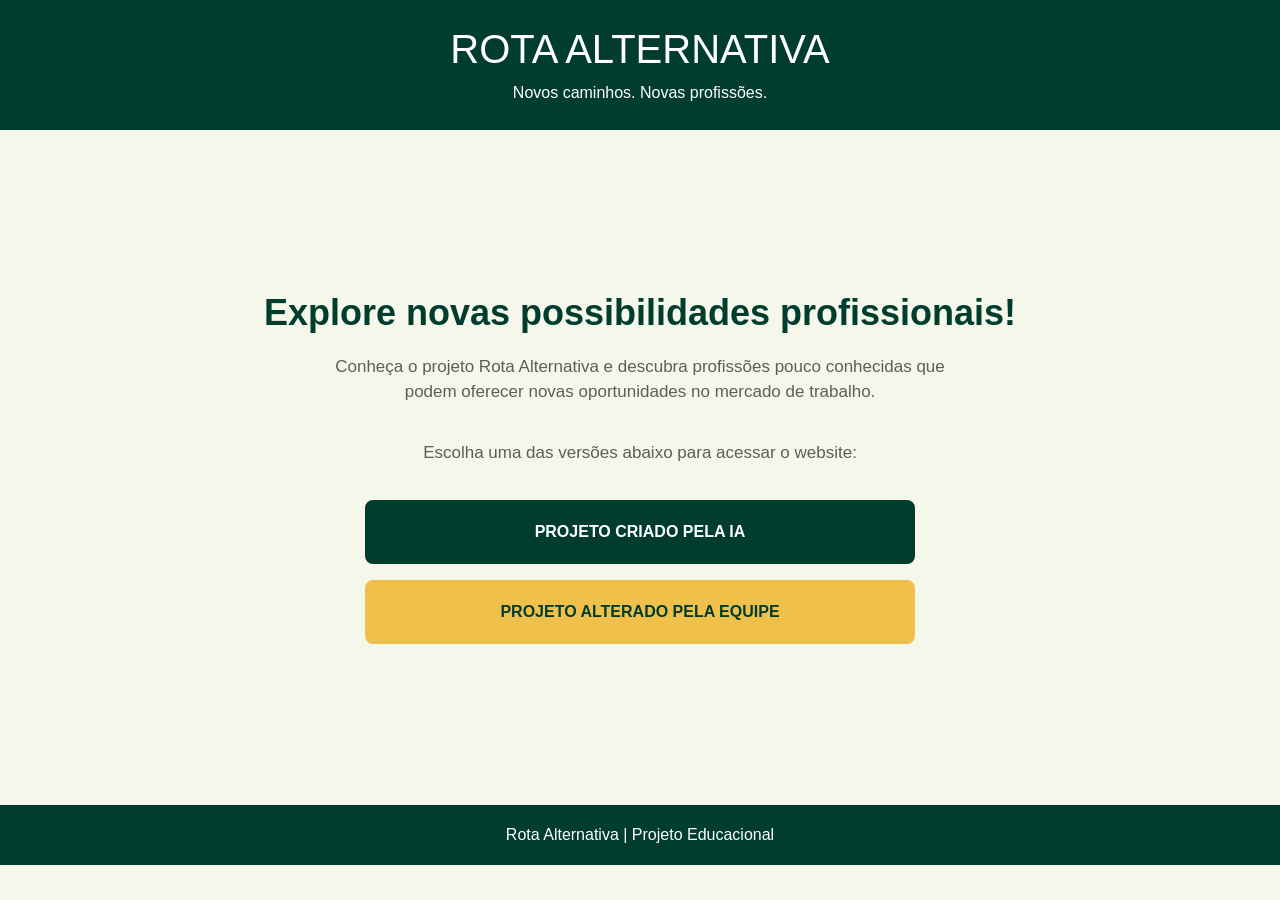
==== commit 6d302ac3: "Refactor HTML structure and update meta tags" ====
--- a/index.html
+++ b/index.html
@@ -1,168 +1,135 @@
-<!doctype html>
+
+<!DOCTYPE html>
 <html lang="pt-BR">
 <head>
-  <meta charset="utf-8">
-  <meta name="viewport" content="width=device-width, initial-scale=1">
-  <meta name="description" content="Conheça profissões pouco divulgadas e descubra outros caminhos para construir seu futuro profissional.">
-  <title>Início | Rota Alternativa</title>
- <link rel="stylesheet" href="css/estilos.css">
+    <meta charset="UTF-8">
+    <meta name="viewport" content="width=device-width, initial-scale=1.0">
+    <title>Rota Alternativa | Versões</title>
+
+    <!-- Bootstrap 5 -->
+    <link href="https://cdn.jsdelivr.net/npm/bootstrap@5.3.3/dist/css/bootstrap.min.css" rel="stylesheet">
+
+    <style>
+        body {
+            background-color: #F5F7EA;
+            font-family: Arial, sans-serif;
+            color: #003D2E;
+        }
+
+        .cabecalho {
+            background-color: #003D2E;
+            padding: 25px;
+            text-align: center;
+            color: #FFFFFF;
+        }
+
+        .conteudo {
+            min-height: 75vh;
+            display: flex;
+            flex-direction: column;
+            justify-content: center;
+            align-items: center;
+            text-align: center;
+            padding: 50px 20px;
+        }
+
+        .conteudo h2 {
+            font-size: 36px;
+            font-weight: bold;
+            margin-bottom: 20px;
+        }
+
+        .conteudo p {
+            max-width: 650px;
+            font-size: 17px;
+            color: #5E5E52;
+            margin-bottom: 35px;
+        }
+
+        .btn-ia {
+            background-color: #003D2E;
+            color: #FFFFFF;
+            padding: 18px 30px;
+            font-weight: bold;
+            border-radius: 8px;
+            border: 2px solid #003D2E;
+        }
+
+        .btn-ia:hover {
+            background-color: #F5FDEE;
+            color: #003D2E;
+        }
+
+        .btn-equipe {
+            background-color: #EFC04A;
+            color: #003D2E;
+            padding: 18px 30px;
+            font-weight: bold;
+            border-radius: 8px;
+            border: 2px solid #EFC04A;
+        }
+
+        .btn-equipe:hover {
+            background-color: #FFFFFF;
+            color: #003D2E;
+        }
+
+        footer {
+            background-color: #003D2E;
+            color: #FFFFFF;
+            text-align: center;
+            padding: 18px;
+        }
+    </style>
 </head>
+
 <body>
-  <a class="skip-link" href="#conteudo">Ir para o conteúdo principal</a>
-  <header class="site-header">
-    <div class="site-header__inner">
-      <a class="brand" href="index.html" aria-label="Rota Alternativa — início">
-        <span class="brand-mark" aria-hidden="true"></span>
-        <span><span class="brand-name">Rota Alternativa</span><span class="brand-caption">Descubra outros caminhos</span></span>
-      </a>
-      <nav class="main-nav" aria-label="Navegação principal">
-        <a href="index.html" aria-current="page">Início</a>
-        <a href="profissoes.html">Profissões</a>
-        <a href="oportunidades.html">Oportunidades</a>
-        <a href="sobre.html">Sobre</a>
-      </nav>
-    </div>
-  </header>
 
-  <main id="conteudo">
-    <section class="home-hero">
-      <div class="container hero-layout">
-        <div class="hero-copy">
-          <p class="eyebrow">Novas possibilidades, um passo de cada vez</p>
-          <h1>Há mais de um caminho para construir <span>uma carreira.</span></h1>
-          <p class="lead">Conheça profissões que quase não aparecem nas conversas de sempre — e descubra como uma curiosidade pode abrir outra rota.</p>
-          <div class="hero-actions">
-            <a class="button" href="profissoes.html">Explorar profissões</a>
-            <a class="text-link" href="sobre.html">Conheça o projeto</a>
-          </div>
+    <!-- Cabeçalho -->
+    <header class="cabecalho">
+        <h1>ROTA ALTERNATIVA</h1>
+        <p class="mb-0">Novos caminhos. Novas profissões.</p>
+    </header>
+
+    <!-- Conteúdo principal -->
+    <main class="container conteudo">
+
+        <h2>Explore novas possibilidades profissionais!</h2>
+
+        <p>
+            Conheça o projeto Rota Alternativa e descubra profissões
+            pouco conhecidas que podem oferecer novas oportunidades
+            no mercado de trabalho.
+        </p>
+
+        <p>
+            Escolha uma das versões abaixo para acessar o website:
+        </p>
+
+        <!-- Botões de acesso -->
+        <div class="d-flex flex-column gap-3 col-12 col-md-8 col-lg-6">
+
+            <a href="projeto-ia/index.html" class="btn btn-ia">
+                PROJETO CRIADO PELA IA
+            </a>
+
+            <a href="projeto-equipe/index.html" class="btn btn-equipe">
+                PROJETO ALTERADO PELA EQUIPE
+            </a>
+
         </div>
-        <figure class="hero-visual">
-          <img src="img/hero.jpg" width="2560" height="1440" alt="Jovem profissional diante de uma oficina técnica iluminada, cercada por equipamentos de trabalho">
-          <figcaption class="hero-visual__label">Seu próximo passo não precisa seguir uma rota pronta.<span>Comece explorando o que existe.</span></figcaption>
-        </figure>
-      </div>
-    </section>
 
-    <section class="section" aria-labelledby="destaques-titulo">
-      <div class="container">
-        <div class="section-heading-row">
-          <div class="section-intro">
-            <p class="eyebrow">Ideias fora do roteiro</p>
-            <h2 id="destaques-titulo">Três pistas para começar a explorar</h2>
-            <p>Algumas carreiras combinam conhecimento técnico, observação e criatividade de um jeito pouco esperado. Veja três exemplos — e encontre outras opções na página de profissões.</p>
-          </div>
-          <a class="text-link" href="profissoes.html">Ver as seis áreas apresentadas</a>
-        </div>
-        <div class="career-grid">
-          <article class="career-card">
-            <figure class="career-card__image">
-              <img src="img/flexografia.jpg" width="2304" height="1536" loading="lazy" alt="Profissional acompanha uma impressora industrial de embalagens">
-            </figure>
-            <div class="career-card__body">
-              <span class="card-index">01 / PRODUÇÃO GRÁFICA</span>
-              <h3>Imprimir possibilidades</h3>
-              <p>Na flexografia, processo de impressão usado em diferentes tipos de embalagem, máquinas e controle de qualidade se encontram.</p>
-              <a class="text-link" href="profissoes.html#flexografia">Conhecer a área</a>
-            </div>
-          </article>
-          <article class="career-card">
-            <figure class="career-card__image">
-              <img src="img/gerontodesign.jpg" width="2304" height="1536" loading="lazy" alt="Designer conversa com uma pessoa idosa em um ambiente residencial acessível">
-            </figure>
-            <div class="career-card__body">
-              <span class="card-index">02 / DESIGN E ENVELHECIMENTO</span>
-              <h3>Projetar para todas as idades</h3>
-              <p>O gerontodesign aproxima decisões de projeto das necessidades de quem envelhece e dos espaços que usa.</p>
-              <a class="text-link" href="profissoes.html#gerontodesign">Conhecer a área</a>
-            </div>
-          </article>
-          <article class="career-card">
-            <figure class="career-card__image">
-              <img src="img/bioinformacionista.png" width="2304" height="1536" loading="lazy" alt="Pesquisadora analisa visualizações de dados genéticos em um laboratório">
-            </figure>
-            <div class="career-card__body">
-              <span class="card-index">03 / DADOS E CIÊNCIAS DA VIDA</span>
-              <h3>Encontrar sentido nos dados</h3>
-              <p>Biologia, computação e gestão da informação podem se cruzar em projetos de pesquisa sobre sistemas vivos.</p>
-              <a class="text-link" href="profissoes.html#bioinformacionista">Conhecer a área</a>
-            </div>
-          </article>
-        </div>
-      </div>
-    </section>
+    </main>
 
-    <section class="insight-band" aria-labelledby="explorar-titulo">
-      <div class="container insight-band__inner">
-        <div>
-          <p class="eyebrow">Antes de decidir</p>
-          <h2 id="explorar-titulo">Conhecer alternativas também é parte de escolher.</h2>
-          <p>Uma profissão menos conhecida pode revelar tarefas, ambientes e percursos que fazem mais sentido para você. Pesquise, compare e converse com pessoas da área.</p>
-        </div>
-        <a class="button button--light" href="oportunidades.html">Descobrir possibilidades</a>
-      </div>
-    </section>
+    <!-- Rodapé -->
+    <footer>
+        <p class="mb-0">
+            Rota Alternativa | Projeto Educacional
+        </p>
+    </footer>
 
-    <section class="section section--bege" aria-labelledby="metodo-titulo">
-      <div class="container">
-        <div class="section-intro">
-          <p class="eyebrow">Uma rota para investigar</p>
-          <h2 id="metodo-titulo">Curiosidade primeiro. Informação antes do próximo passo.</h2>
-          <p>O Rota Alternativa apresenta ideias para você pesquisar — não decide por você. Use cada perfil como ponto de partida e confirme os requisitos de formação e de atuação nas fontes indicadas.</p>
-        </div>
-        <div class="value-grid">
-          <article class="value-card">
-            <span class="value-card__number">01</span>
-            <h3>Amplie o mapa</h3>
-            <p>Olhe além dos nomes de carreira que aparecem com mais frequência e descubra áreas ligadas a diferentes interesses.</p>
-          </article>
-          <article class="value-card">
-            <span class="value-card__number">02</span>
-            <h3>Veja o trabalho de perto</h3>
-            <p>Entenda tarefas, ambientes e conhecimentos envolvidos antes de imaginar como seria sua rotina profissional.</p>
-          </article>
-          <article class="value-card">
-            <span class="value-card__number">03</span>
-            <h3>Investigue seus caminhos</h3>
-            <p>Consulte instituições e plataformas de oportunidades para planejar os próximos passos com mais contexto.</p>
-          </article>
-        </div>
-      </div>
-    </section>
+    <!-- Bootstrap JavaScript -->
+    <script src="https://cdn.jsdelivr.net/npm/bootstrap@5.3.3/dist/js/bootstrap.bundle.min.js"></script>
 
-    <section class="closing-cta" aria-labelledby="cta-titulo">
-      <div class="container closing-cta__inner">
-        <div>
-          <p class="eyebrow">Sua próxima descoberta</p>
-          <h2 id="cta-titulo">Qual caminho você ainda não tinha considerado?</h2>
-          <p>Explore seis áreas profissionais, conheça seus pontos de partida e encontre fontes para continuar pesquisando.</p>
-        </div>
-        <a class="button" href="profissoes.html">Abrir o guia de profissões</a>
-      </div>
-    </section>
-  </main>
-
-  <footer class="site-footer">
-    <div class="container">
-      <div class="site-footer__top">
-        <div>
-          <a class="brand" href="index.html" aria-label="Rota Alternativa — início">
-            <span class="brand-mark" aria-hidden="true"></span>
-            <span><span class="brand-name">Rota Alternativa</span><span class="brand-caption">Descubra outros caminhos</span></span>
-          </a>
-          <p class="footer-description">Um ponto de partida para jovens que querem conhecer possibilidades profissionais além das mais óbvias.</p>
-        </div>
-        <nav class="footer-links" aria-label="Navegação do rodapé">
-          <a href="index.html">Início</a>
-          <a href="profissoes.html">Profissões</a>
-          <a href="oportunidades.html">Oportunidades</a>
-          <a href="sobre.html">Sobre</a>
-        </nav>
-      </div>
-      <div class="site-footer__bottom">
-        <p>Rota Alternativa · Informação para explorar. A escolha é sua.</p>
-        <p>Conteúdos de orientação; confirme requisitos nas fontes de cada área.</p>
-      </div>
-    </div>
-  </footer>
 </body>
 </html>
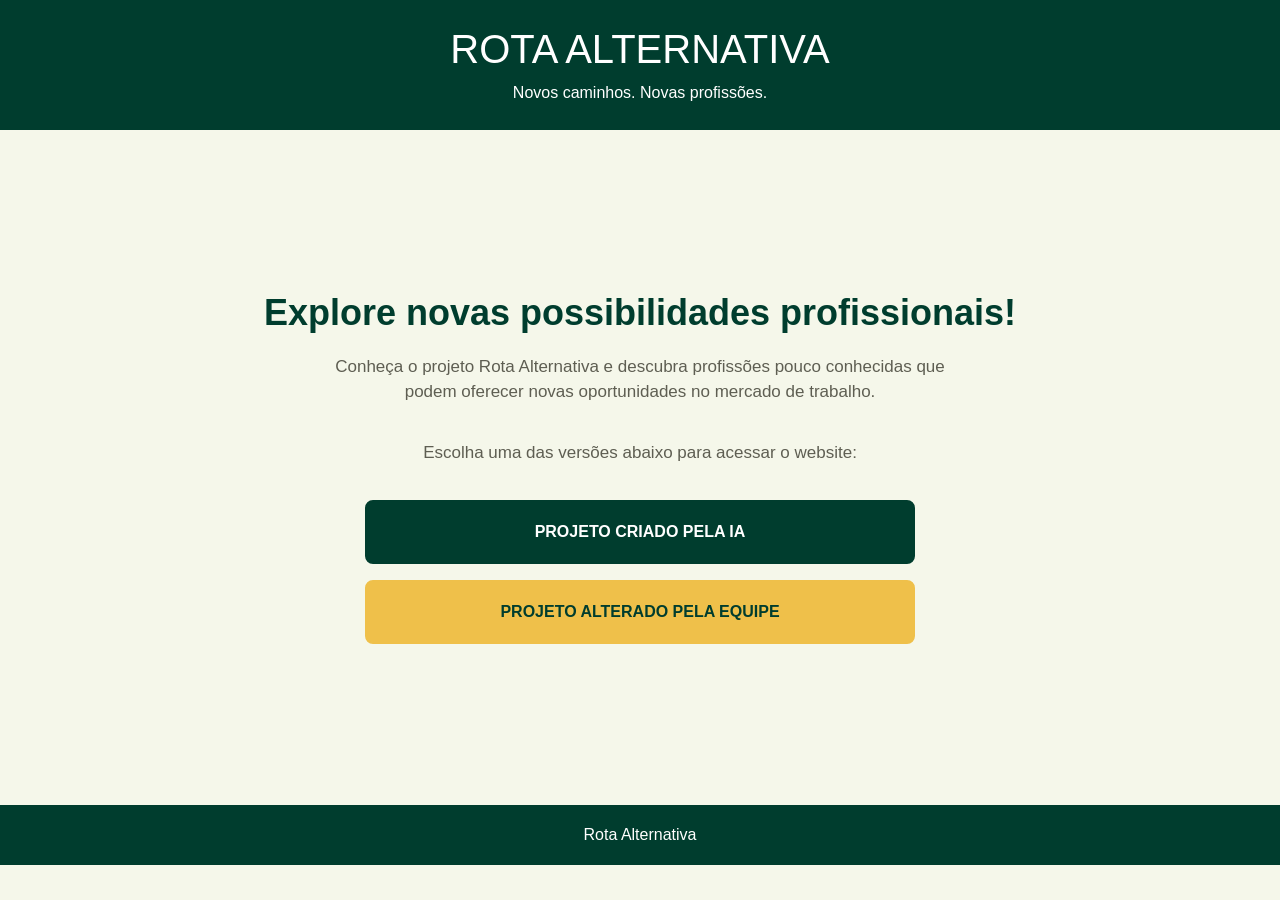
==== commit c2a85bf6: "Clean up index.html by removing comments and links Removed comments and updated links in the HTML fi" ====
--- a/index.html
+++ b/index.html
@@ -6,7 +6,6 @@
     <meta name="viewport" content="width=device-width, initial-scale=1.0">
     <title>Rota Alternativa | Versões</title>
 
-    <!-- Bootstrap 5 -->
     <link href="https://cdn.jsdelivr.net/npm/bootstrap@5.3.3/dist/css/bootstrap.min.css" rel="stylesheet">
 
     <style>
@@ -85,13 +84,11 @@
 
 <body>
 
-    <!-- Cabeçalho -->
     <header class="cabecalho">
         <h1>ROTA ALTERNATIVA</h1>
         <p class="mb-0">Novos caminhos. Novas profissões.</p>
     </header>
 
-    <!-- Conteúdo principal -->
     <main class="container conteudo">
 
         <h2>Explore novas possibilidades profissionais!</h2>
@@ -106,14 +103,13 @@
             Escolha uma das versões abaixo para acessar o website:
         </p>
 
-        <!-- Botões de acesso -->
         <div class="d-flex flex-column gap-3 col-12 col-md-8 col-lg-6">
 
-            <a href="projeto-ia/index.html" class="btn btn-ia">
+            <a href="https://rotaalternativa-ia.vercel.app/" class="btn btn-ia">
                 PROJETO CRIADO PELA IA
             </a>
 
-            <a href="projeto-equipe/index.html" class="btn btn-equipe">
+            <a href="Rota-Altermativa/inicio.html" class="btn btn-equipe">
                 PROJETO ALTERADO PELA EQUIPE
             </a>
 
@@ -124,12 +120,9 @@
     <!-- Rodapé -->
     <footer>
         <p class="mb-0">
-            Rota Alternativa | Projeto Educacional
+            Rota Alternativa
         </p>
     </footer>
 
-    <!-- Bootstrap JavaScript -->
-    <script src="https://cdn.jsdelivr.net/npm/bootstrap@5.3.3/dist/js/bootstrap.bundle.min.js"></script>
-
 </body>
 </html>
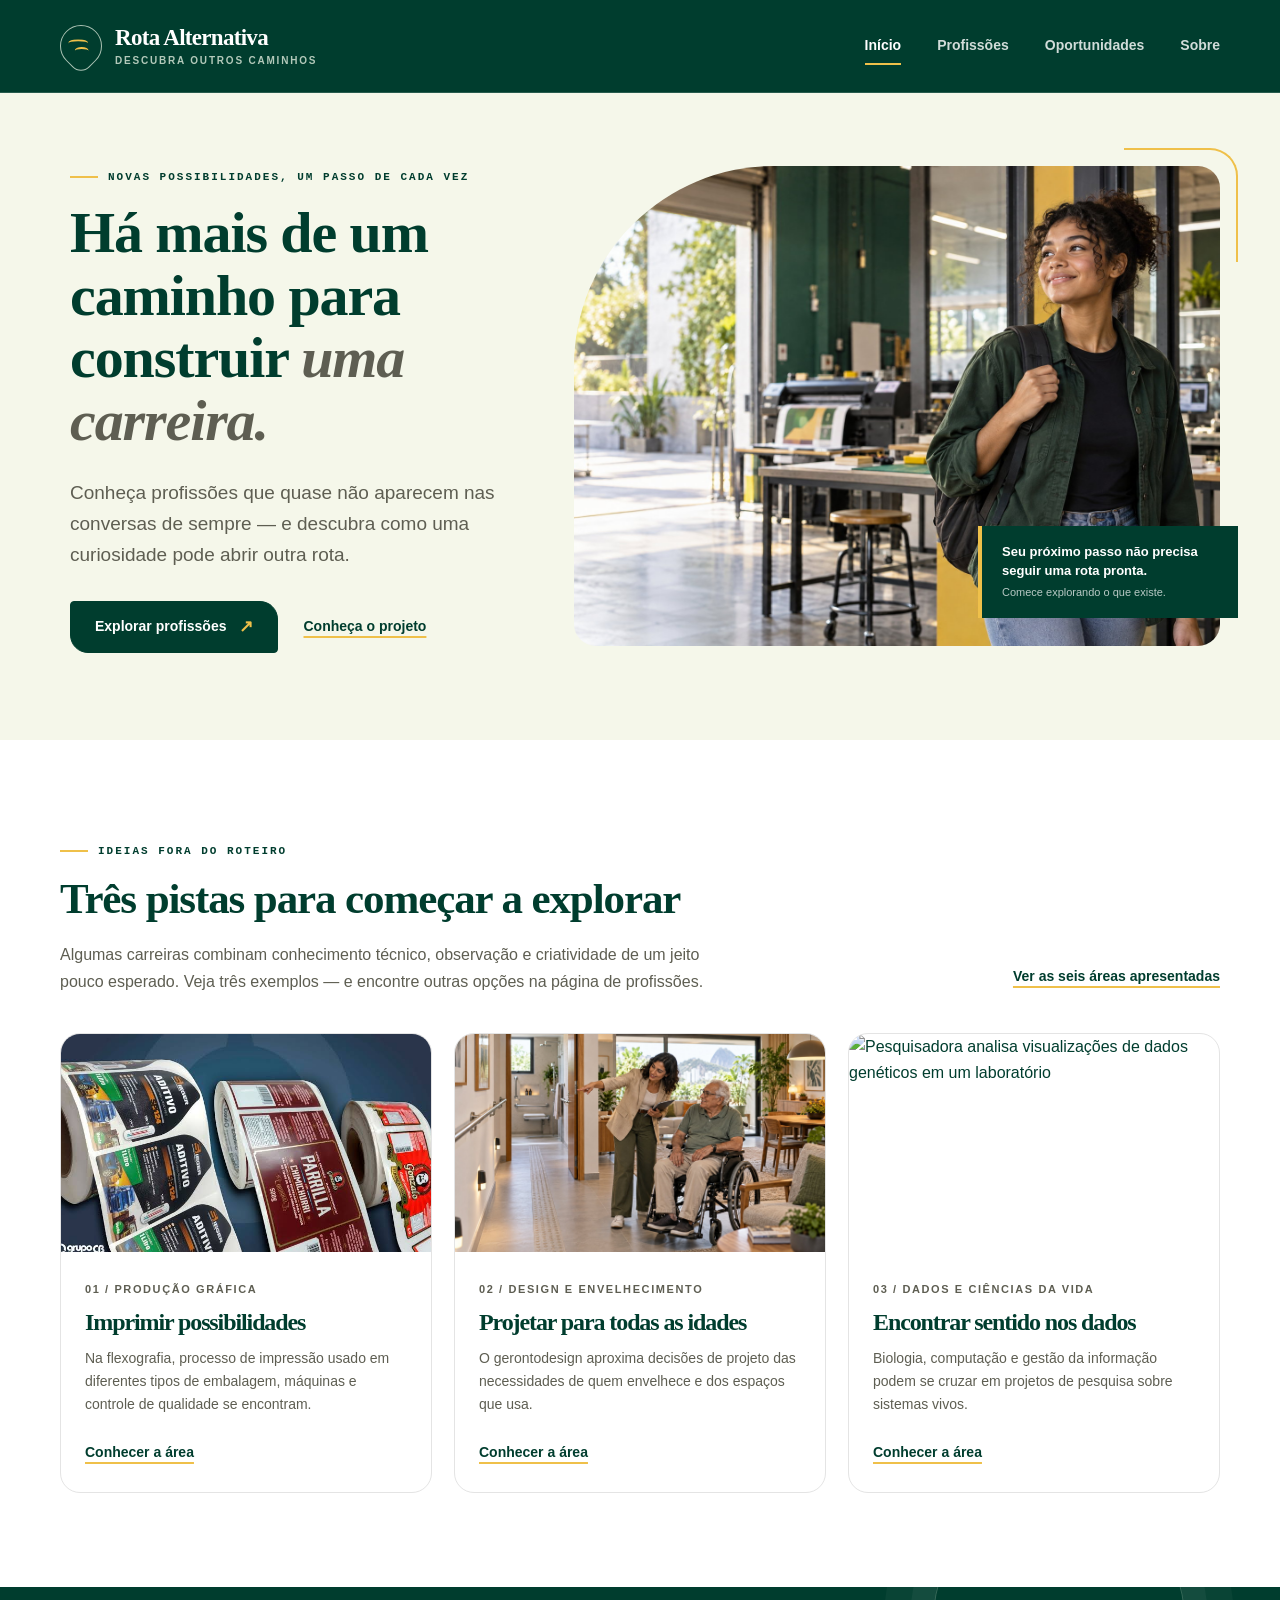
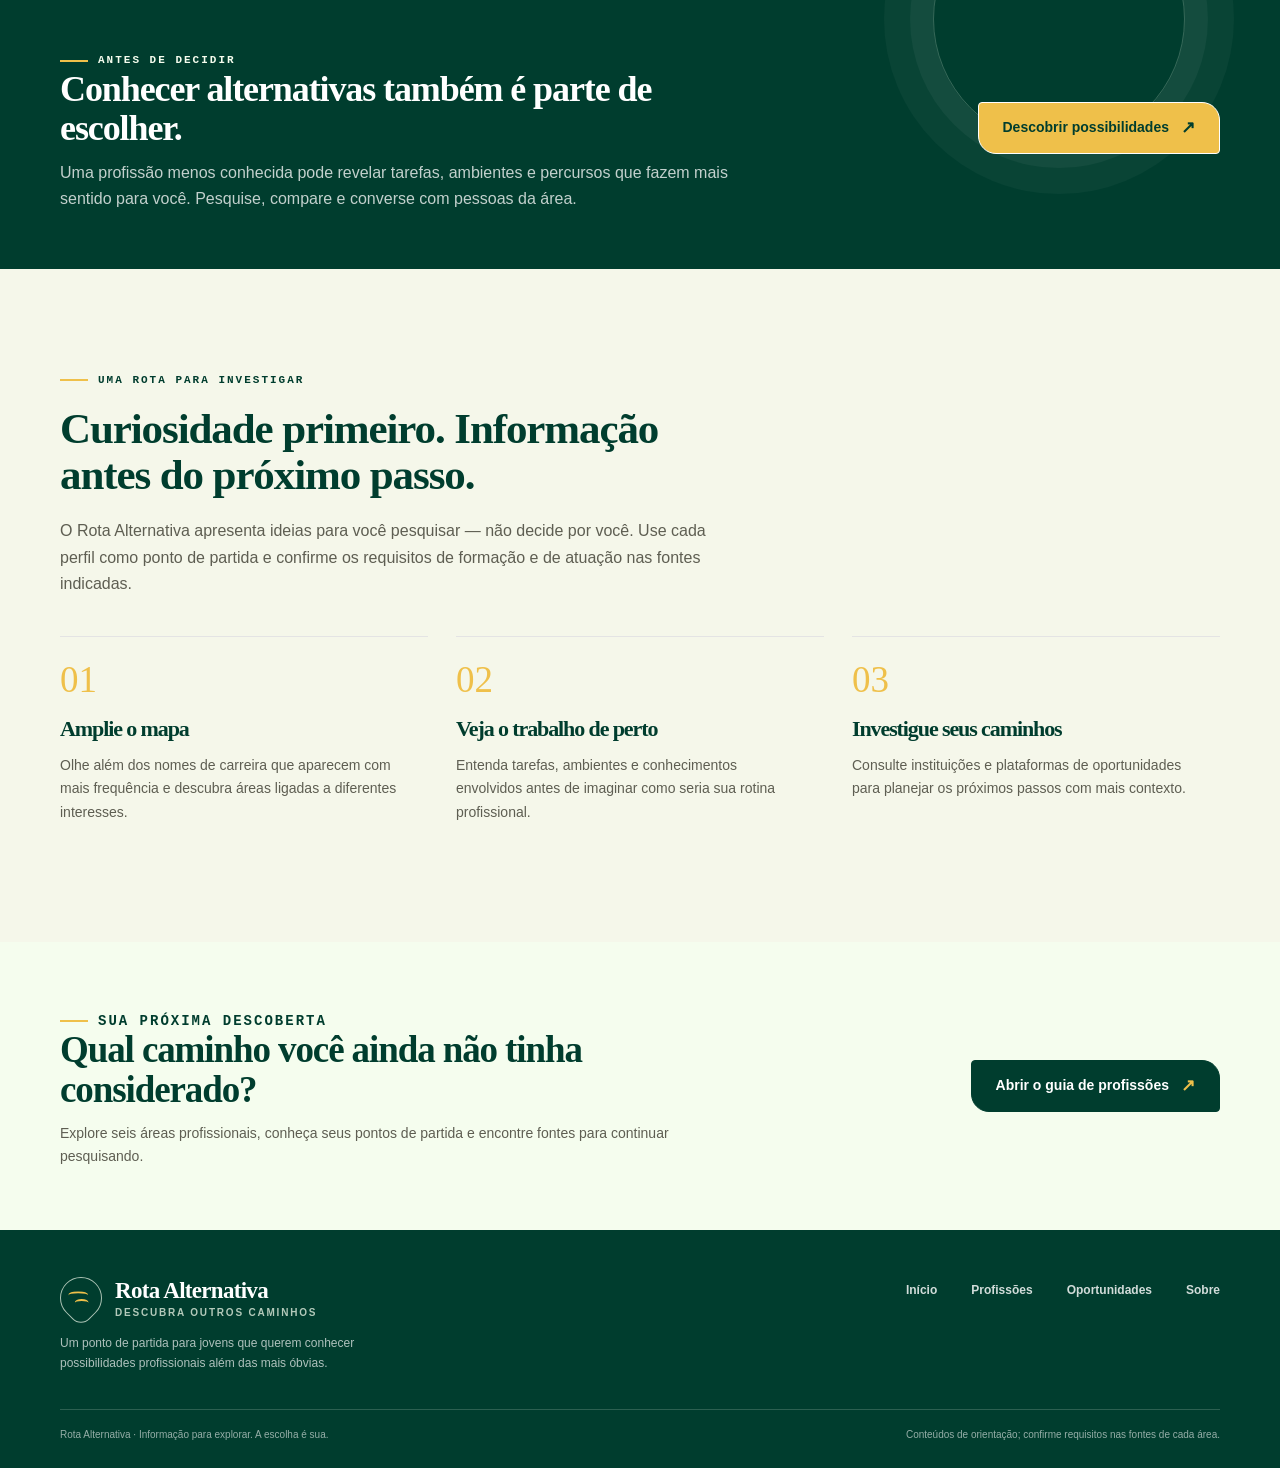
==== commit 3b7e2351: "Add files via upload" ====
--- a/index.html
+++ b/index.html
@@ -1,128 +1,168 @@
-
-<!DOCTYPE html>
+<!doctype html>
 <html lang="pt-BR">
 <head>
-    <meta charset="UTF-8">
-    <meta name="viewport" content="width=device-width, initial-scale=1.0">
-    <title>Rota Alternativa | Versões</title>
+  <meta charset="utf-8">
+  <meta name="viewport" content="width=device-width, initial-scale=1">
+  <meta name="description" content="Conheça profissões pouco divulgadas e descubra outros caminhos para construir seu futuro profissional.">
+  <title>Início | Rota Alternativa</title>
+  <link rel="stylesheet" href="css/style.css">
+</head>
+<body>
+  <a class="skip-link" href="#conteudo">Ir para o conteúdo principal</a>
+  <header class="site-header">
+    <div class="site-header__inner">
+      <a class="brand" href="index.html" aria-label="Rota Alternativa — início">
+        <span class="brand-mark" aria-hidden="true"></span>
+        <span><span class="brand-name">Rota Alternativa</span><span class="brand-caption">Descubra outros caminhos</span></span>
+      </a>
+      <nav class="main-nav" aria-label="Navegação principal">
+        <a href="index.html" aria-current="page">Início</a>
+        <a href="profissoes.html">Profissões</a>
+        <a href="oportunidades.html">Oportunidades</a>
+        <a href="sobre.html">Sobre</a>
+      </nav>
+    </div>
+  </header>
 
-    <link href="https://cdn.jsdelivr.net/npm/bootstrap@5.3.3/dist/css/bootstrap.min.css" rel="stylesheet">
+  <main id="conteudo">
+    <section class="home-hero">
+      <div class="container hero-layout">
+        <div class="hero-copy">
+          <p class="eyebrow">Novas possibilidades, um passo de cada vez</p>
+          <h1>Há mais de um caminho para construir <span>uma carreira.</span></h1>
+          <p class="lead">Conheça profissões que quase não aparecem nas conversas de sempre — e descubra como uma curiosidade pode abrir outra rota.</p>
+          <div class="hero-actions">
+            <a class="button" href="profissoes.html">Explorar profissões</a>
+            <a class="text-link" href="sobre.html">Conheça o projeto</a>
+          </div>
+        </div>
+        <figure class="hero-visual">
+          <img src="img/hero.jpg" width="2560" height="1440" alt="Jovem profissional diante de uma oficina técnica iluminada, cercada por equipamentos de trabalho">
+          <figcaption class="hero-visual__label">Seu próximo passo não precisa seguir uma rota pronta.<span>Comece explorando o que existe.</span></figcaption>
+        </figure>
+      </div>
+    </section>
 
-    <style>
-        body {
-            background-color: #F5F7EA;
-            font-family: Arial, sans-serif;
-            color: #003D2E;
-        }
+    <section class="section" aria-labelledby="destaques-titulo">
+      <div class="container">
+        <div class="section-heading-row">
+          <div class="section-intro">
+            <p class="eyebrow">Ideias fora do roteiro</p>
+            <h2 id="destaques-titulo">Três pistas para começar a explorar</h2>
+            <p>Algumas carreiras combinam conhecimento técnico, observação e criatividade de um jeito pouco esperado. Veja três exemplos — e encontre outras opções na página de profissões.</p>
+          </div>
+          <a class="text-link" href="profissoes.html">Ver as seis áreas apresentadas</a>
+        </div>
+        <div class="career-grid">
+          <article class="career-card">
+            <figure class="career-card__image">
+              <img src="img/flexografia.jpg" width="2304" height="1536" loading="lazy" alt="Profissional acompanha uma impressora industrial de embalagens">
+            </figure>
+            <div class="career-card__body">
+              <span class="card-index">01 / PRODUÇÃO GRÁFICA</span>
+              <h3>Imprimir possibilidades</h3>
+              <p>Na flexografia, processo de impressão usado em diferentes tipos de embalagem, máquinas e controle de qualidade se encontram.</p>
+              <a class="text-link" href="profissoes.html#flexografia">Conhecer a área</a>
+            </div>
+          </article>
+          <article class="career-card">
+            <figure class="career-card__image">
+              <img src="img/gerontodesign.jpg" width="2304" height="1536" loading="lazy" alt="Designer conversa com uma pessoa idosa em um ambiente residencial acessível">
+            </figure>
+            <div class="career-card__body">
+              <span class="card-index">02 / DESIGN E ENVELHECIMENTO</span>
+              <h3>Projetar para todas as idades</h3>
+              <p>O gerontodesign aproxima decisões de projeto das necessidades de quem envelhece e dos espaços que usa.</p>
+              <a class="text-link" href="profissoes.html#gerontodesign">Conhecer a área</a>
+            </div>
+          </article>
+          <article class="career-card">
+            <figure class="career-card__image">
+              <img src="img/bioinformacionista.jpg" width="2304" height="1536" loading="lazy" alt="Pesquisadora analisa visualizações de dados genéticos em um laboratório">
+            </figure>
+            <div class="career-card__body">
+              <span class="card-index">03 / DADOS E CIÊNCIAS DA VIDA</span>
+              <h3>Encontrar sentido nos dados</h3>
+              <p>Biologia, computação e gestão da informação podem se cruzar em projetos de pesquisa sobre sistemas vivos.</p>
+              <a class="text-link" href="profissoes.html#bioinformacionista">Conhecer a área</a>
+            </div>
+          </article>
+        </div>
+      </div>
+    </section>
 
-        .cabecalho {
-            background-color: #003D2E;
-            padding: 25px;
-            text-align: center;
-            color: #FFFFFF;
-        }
+    <section class="insight-band" aria-labelledby="explorar-titulo">
+      <div class="container insight-band__inner">
+        <div>
+          <p class="eyebrow">Antes de decidir</p>
+          <h2 id="explorar-titulo">Conhecer alternativas também é parte de escolher.</h2>
+          <p>Uma profissão menos conhecida pode revelar tarefas, ambientes e percursos que fazem mais sentido para você. Pesquise, compare e converse com pessoas da área.</p>
+        </div>
+        <a class="button button--light" href="oportunidades.html">Descobrir possibilidades</a>
+      </div>
+    </section>
 
-        .conteudo {
-            min-height: 75vh;
-            display: flex;
-            flex-direction: column;
-            justify-content: center;
-            align-items: center;
-            text-align: center;
-            padding: 50px 20px;
-        }
+    <section class="section section--bege" aria-labelledby="metodo-titulo">
+      <div class="container">
+        <div class="section-intro">
+          <p class="eyebrow">Uma rota para investigar</p>
+          <h2 id="metodo-titulo">Curiosidade primeiro. Informação antes do próximo passo.</h2>
+          <p>O Rota Alternativa apresenta ideias para você pesquisar — não decide por você. Use cada perfil como ponto de partida e confirme os requisitos de formação e de atuação nas fontes indicadas.</p>
+        </div>
+        <div class="value-grid">
+          <article class="value-card">
+            <span class="value-card__number">01</span>
+            <h3>Amplie o mapa</h3>
+            <p>Olhe além dos nomes de carreira que aparecem com mais frequência e descubra áreas ligadas a diferentes interesses.</p>
+          </article>
+          <article class="value-card">
+            <span class="value-card__number">02</span>
+            <h3>Veja o trabalho de perto</h3>
+            <p>Entenda tarefas, ambientes e conhecimentos envolvidos antes de imaginar como seria sua rotina profissional.</p>
+          </article>
+          <article class="value-card">
+            <span class="value-card__number">03</span>
+            <h3>Investigue seus caminhos</h3>
+            <p>Consulte instituições e plataformas de oportunidades para planejar os próximos passos com mais contexto.</p>
+          </article>
+        </div>
+      </div>
+    </section>
 
-        .conteudo h2 {
-            font-size: 36px;
-            font-weight: bold;
-            margin-bottom: 20px;
-        }
+    <section class="closing-cta" aria-labelledby="cta-titulo">
+      <div class="container closing-cta__inner">
+        <div>
+          <p class="eyebrow">Sua próxima descoberta</p>
+          <h2 id="cta-titulo">Qual caminho você ainda não tinha considerado?</h2>
+          <p>Explore seis áreas profissionais, conheça seus pontos de partida e encontre fontes para continuar pesquisando.</p>
+        </div>
+        <a class="button" href="profissoes.html">Abrir o guia de profissões</a>
+      </div>
+    </section>
+  </main>
 
-        .conteudo p {
-            max-width: 650px;
-            font-size: 17px;
-            color: #5E5E52;
-            margin-bottom: 35px;
-        }
-
-        .btn-ia {
-            background-color: #003D2E;
-            color: #FFFFFF;
-            padding: 18px 30px;
-            font-weight: bold;
-            border-radius: 8px;
-            border: 2px solid #003D2E;
-        }
-
-        .btn-ia:hover {
-            background-color: #F5FDEE;
-            color: #003D2E;
-        }
-
-        .btn-equipe {
-            background-color: #EFC04A;
-            color: #003D2E;
-            padding: 18px 30px;
-            font-weight: bold;
-            border-radius: 8px;
-            border: 2px solid #EFC04A;
-        }
-
-        .btn-equipe:hover {
-            background-color: #FFFFFF;
-            color: #003D2E;
-        }
-
-        footer {
-            background-color: #003D2E;
-            color: #FFFFFF;
-            text-align: center;
-            padding: 18px;
-        }
-    </style>
-</head>
-
-<body>
-
-    <header class="cabecalho">
-        <h1>ROTA ALTERNATIVA</h1>
-        <p class="mb-0">Novos caminhos. Novas profissões.</p>
-    </header>
-
-    <main class="container conteudo">
-
-        <h2>Explore novas possibilidades profissionais!</h2>
-
-        <p>
-            Conheça o projeto Rota Alternativa e descubra profissões
-            pouco conhecidas que podem oferecer novas oportunidades
-            no mercado de trabalho.
-        </p>
-
-        <p>
-            Escolha uma das versões abaixo para acessar o website:
-        </p>
-
-        <div class="d-flex flex-column gap-3 col-12 col-md-8 col-lg-6">
-
-            <a href="https://rotaalternativa-ia.vercel.app/" class="btn btn-ia">
-                PROJETO CRIADO PELA IA
-            </a>
-
-            <a href="Rota-Altermativa/inicio.html" class="btn btn-equipe">
-                PROJETO ALTERADO PELA EQUIPE
-            </a>
-
+  <footer class="site-footer">
+    <div class="container">
+      <div class="site-footer__top">
+        <div>
+          <a class="brand" href="index.html" aria-label="Rota Alternativa — início">
+            <span class="brand-mark" aria-hidden="true"></span>
+            <span><span class="brand-name">Rota Alternativa</span><span class="brand-caption">Descubra outros caminhos</span></span>
+          </a>
+          <p class="footer-description">Um ponto de partida para jovens que querem conhecer possibilidades profissionais além das mais óbvias.</p>
         </div>
-
-    </main>
-
-    <!-- Rodapé -->
-    <footer>
-        <p class="mb-0">
-            Rota Alternativa
-        </p>
-    </footer>
-
+        <nav class="footer-links" aria-label="Navegação do rodapé">
+          <a href="index.html">Início</a>
+          <a href="profissoes.html">Profissões</a>
+          <a href="oportunidades.html">Oportunidades</a>
+          <a href="sobre.html">Sobre</a>
+        </nav>
+      </div>
+      <div class="site-footer__bottom">
+        <p>Rota Alternativa · Informação para explorar. A escolha é sua.</p>
+        <p>Conteúdos de orientação; confirme requisitos nas fontes de cada área.</p>
+      </div>
+    </div>
+  </footer>
 </body>
 </html>
--- a/css/style.css
+++ b/css/style.css
@@ -0,0 +1,563 @@
+/* Rota Alternativa — identidade visual compartilhada, desktop fixo */
+:root {
+  --verde-escuro: #003D2E;
+  --verde-claro: #F5FDEE;
+  --amarelo: #EFC04A;
+  --bege: #F5F7EA;
+  --branco: #FFFFFF;
+  --cinza: #5E5E52;
+  --cinza-claro: #E4E4E4;
+  --sombra: 0 20px 54px rgba(0, 61, 46, .11);
+  --raio-grande: 30px;
+  --raio-medio: 20px;
+}
+
+* { box-sizing: border-box; }
+html { scroll-behavior: smooth; }
+body {
+  min-width: 1200px;
+  margin: 0;
+  background: var(--branco);
+  color: var(--verde-escuro);
+  font-family: Arial, Helvetica, sans-serif;
+  font-size: 16px;
+  line-height: 1.65;
+}
+img { display: block; max-width: 100%; }
+a { color: inherit; }
+button, a { -webkit-tap-highlight-color: transparent; }
+:focus-visible { outline: 3px solid var(--amarelo); outline-offset: 4px; }
+
+.skip-link {
+  position: absolute;
+  left: -10000px;
+  top: 12px;
+  z-index: 20;
+  padding: 12px 16px;
+  background: var(--amarelo);
+  color: var(--verde-escuro);
+  font-weight: 700;
+}
+.skip-link:focus { left: 16px; }
+
+.site-header {
+  position: relative;
+  z-index: 5;
+  background: var(--verde-escuro);
+  color: var(--branco);
+  border-bottom: 1px solid rgba(245, 253, 238, .16);
+}
+.site-header__inner {
+  width: 1160px;
+  height: 92px;
+  margin: 0 auto;
+  display: flex;
+  align-items: center;
+  justify-content: space-between;
+}
+.brand {
+  display: inline-flex;
+  align-items: center;
+  gap: 13px;
+  color: var(--branco);
+  text-decoration: none;
+}
+.brand-mark {
+  position: relative;
+  display: block;
+  width: 42px;
+  height: 42px;
+  flex: 0 0 42px;
+  border: 1px solid rgba(245, 253, 238, .7);
+  border-radius: 50% 50% 50% 12px;
+  transform: rotate(-45deg);
+}
+.brand-mark::before,
+.brand-mark::after {
+  content: "";
+  position: absolute;
+  left: 10px;
+  width: 20px;
+  height: 6px;
+  border-top: 2px solid var(--amarelo);
+  border-radius: 50%;
+  transform: rotate(45deg);
+}
+.brand-mark::before { top: 12px; }
+.brand-mark::after { top: 20px; width: 14px; }
+.brand-name {
+  display: block;
+  font-family: Georgia, "Times New Roman", serif;
+  font-size: 23px;
+  font-weight: 700;
+  letter-spacing: -.7px;
+  line-height: 1.05;
+}
+.brand-caption {
+  display: block;
+  margin-top: 5px;
+  color: rgba(245, 253, 238, .73);
+  font-size: 10px;
+  font-weight: 700;
+  letter-spacing: 1.8px;
+  line-height: 1;
+  text-transform: uppercase;
+}
+.main-nav { display: flex; align-items: center; gap: 36px; }
+.main-nav a {
+  position: relative;
+  padding: 11px 0;
+  color: rgba(255, 255, 255, .82);
+  font-size: 14px;
+  font-weight: 700;
+  text-decoration: none;
+  transition: color .18s ease;
+}
+.main-nav a::after {
+  content: "";
+  position: absolute;
+  right: 0;
+  bottom: 4px;
+  left: 0;
+  height: 2px;
+  background: var(--amarelo);
+  transform: scaleX(0);
+  transform-origin: left center;
+  transition: transform .18s ease;
+}
+.main-nav a:hover,
+.main-nav a[aria-current="page"] { color: var(--branco); }
+.main-nav a:hover::after,
+.main-nav a[aria-current="page"]::after { transform: scaleX(1); }
+
+.container { width: 1160px; margin: 0 auto; }
+.eyebrow {
+  font-family:monospace;
+  display: inline-flex;
+  align-items: center;
+  gap: 10px;
+  margin: 0 0 18px;
+  color: var(--verde-escuro);
+  font-size: 11px;
+  font-weight: 800;
+  letter-spacing: 2px;
+  line-height: 1.3;
+  text-transform: uppercase;
+}
+.eyebrow::before {
+  content: "";
+  width: 28px;
+  height: 2px;
+  background: var(--amarelo);
+}
+h1, h2, h3, h4, p { margin-top: 0; }
+h1, h2, h3, h4 {
+  color: var(--verde-escuro);
+  font-family: Georgia, "Times New Roman", serif;
+  font-weight: 700;
+  letter-spacing: -1.1px;
+  line-height: 1.08;
+}
+h1 { margin-bottom: 24px; font-size: 58px; }
+h2 { margin-bottom: 20px; font-size: 43px; }
+h3 { margin-bottom: 14px; font-size: 27px; }
+h4 { margin-bottom: 10px; font-size: 19px; }
+p { margin-bottom: 18px; color: var(--cinza); }
+.lead { max-width: 590px; color: var(--cinza); font-size: 19px; line-height: 1.65; }
+.section-intro { max-width: 680px; margin-bottom: 38px; }
+.section-intro p:last-child { margin-bottom: 0; }
+.section-kicker {
+  display: block;
+  margin-bottom: 12px;
+  color: var(--cinza);
+  font-size: 12px;
+  font-weight: 700;
+  letter-spacing: 1.4px;
+  text-transform: uppercase;
+}
+
+.button {
+  display: inline-flex;
+  align-items: center;
+  justify-content: center;
+  gap: 12px;
+  min-height: 52px;
+  padding: 0 24px;
+  border: 1px solid var(--verde-escuro);
+  border-radius: 4px 18px 4px 18px;
+  background: var(--verde-escuro);
+  color: var(--branco);
+  font-size: 14px;
+  font-weight: 800;
+  text-decoration: none;
+  transition: background .18s ease, color .18s ease, transform .18s ease, box-shadow .18s ease;
+}
+.button::after { content: "↗"; color: var(--amarelo); font-size: 17px; }
+.button:hover {
+  transform: translateY(-2px);
+  background: var(--amarelo);
+  color: var(--verde-escuro);
+  box-shadow: 0 10px 24px rgba(0, 61, 46, .12);
+}
+.button:hover::after { color: var(--verde-escuro); }
+.button--light { border-color: var(--branco); background: var(--amarelo); color: var(--verde-escuro); }
+.button--light::after { color: var(--verde-escuro); }
+.button--light:hover { border-color: var(--amarelo); background: var(--amarelo); }
+.text-link {
+  display: inline-flex;
+  align-items: center;
+  gap: 8px;
+  color: var(--verde-escuro);
+  font-size: 14px;
+  font-weight: 800;
+  text-decoration-color: var(--amarelo);
+  text-decoration-thickness: 2px;
+  text-underline-offset: 5px;
+}
+.text-link:hover { color: var(--cinza); }
+
+.home-hero {
+  padding: 45px 0 65px;
+  background: var(--bege);
+  overflow: hidden;
+}
+.hero-layout {
+  display: grid;
+  grid-template-columns: 470px 1fr;
+  align-items: center;
+  gap: 44px;
+  min-height: 510px;
+}
+.hero-copy { position: relative; z-index: 1; padding: 22px 0 22px 10px; }
+.hero-copy h1 { max-width: 520px; }
+.hero-copy h1 span { color: var(--cinza); font-style: italic; }
+.hero-copy .lead { margin-bottom: 30px; }
+.hero-actions { display: flex; align-items: center; gap: 26px; }
+.hero-visual {
+  position: relative;
+  min-width: 0;
+  height: 480px;
+  border-radius: 200px 22px 22px 22px;
+}
+.hero-visual::before {
+  content: "";
+  position: absolute;
+  top: -18px;
+  right: -18px;
+  width: 112px;
+  height: 112px;
+  border-top: 2px solid var(--amarelo);
+  border-right: 2px solid var(--amarelo);
+  border-radius: 0 28px 0 0;
+}
+.hero-visual img {
+  width: 100%;
+  height: 100%;
+  border-radius: inherit;
+  object-fit: cover;
+  object-position: center;
+}
+.hero-visual__label {
+  position: absolute;
+  right: -18px;
+  bottom: 28px;
+  max-width: 260px;
+  padding: 17px 20px;
+  border-left: 4px solid var(--amarelo);
+  background: var(--verde-escuro);
+  color: var(--branco);
+  font-size: 13px;
+  font-weight: 700;
+  line-height: 1.45;
+}
+.hero-visual__label span { display: block; margin-top: 5px; color: rgba(255,255,255,.72); font-size: 11px; font-weight: 400; }
+
+.section { padding: 94px 0; }
+.section--bege { background: var(--bege); }
+.section--greenwash { background: var(--verde-claro); }
+.section-heading-row {
+  display: flex;
+  align-items: end;
+  justify-content: space-between;
+  gap: 50px;
+  margin-bottom: 38px;
+}
+.section-heading-row .section-intro { margin-bottom: 0; }
+.section-heading-row .text-link { margin-bottom: 7px; white-space: nowrap; }
+.career-grid { display: grid; grid-template-columns: repeat(3, 1fr); gap: 22px; }
+.career-card {
+  overflow: hidden;
+  border: 1px solid var(--cinza-claro);
+  border-radius: var(--raio-medio);
+  background: var(--branco);
+  transition: transform .2s ease, box-shadow .2s ease;
+}
+.career-card:hover { transform: translateY(-5px); box-shadow: var(--sombra); }
+.career-card__image { height: 218px; overflow: hidden; }
+.career-card__image img { width: 100%; height: 100%; object-fit: cover; transition: transform .35s ease; }
+.career-card:hover .career-card__image img { transform: scale(1.035); }
+.career-card__body { padding: 23px 24px 26px; }
+.card-index {
+  display: inline-block;
+  margin-bottom: 12px;
+  color: var(--cinza);
+  font-size: 11px;
+  font-weight: 800;
+  letter-spacing: 1.6px;
+}
+.career-card__body h3 { margin-bottom: 11px; font-size: 24px; }
+.career-card__body p { min-height: 76px; margin-bottom: 16px; font-size: 14px; }
+
+.insight-band {
+  position: relative;
+  overflow: hidden;
+  padding: 57px 0;
+  background: var(--verde-escuro);
+  color: var(--branco);
+}
+.insight-band::after {
+  content: "";
+  position: absolute;
+  top: -94px;
+  right: 95px;
+  width: 250px;
+  height: 250px;
+  border: 1px solid rgba(245, 253, 238, .22);
+  border-radius: 50%;
+  box-shadow: 0 0 0 23px rgba(245, 253, 238, .045), 0 0 0 49px rgba(245, 253, 238, .035);
+}
+.insight-band__inner { position: relative; z-index: 1; display: flex; align-items: center; justify-content: space-between; gap: 70px; }
+.insight-band h2 { max-width: 640px; margin-bottom: 12px; color: var(--branco); font-size: 36px; }
+.insight-band p { max-width: 680px; margin-bottom: 0; color: rgba(255,255,255,.76); }
+.insight-band .eyebrow { color: var(--verde-claro); }
+
+.value-grid { display: grid; grid-template-columns: 1fr 1fr 1fr; gap: 28px; }
+.value-card { padding: 24px 25px 24px 0; border-top: 1px solid var(--cinza-claro); }
+.value-card__number { display: block; margin-bottom: 19px; color: var(--amarelo); font-family: Georgia, "Times New Roman", serif; font-size: 37px; line-height: 1; }
+.value-card h3 { font-size: 22px; }
+.value-card p { margin-bottom: 0; font-size: 14px; }
+
+.page-hero {
+  padding: 60px 0 66px;
+  background: var(--bege);
+}
+.page-hero__layout { display: grid; grid-template-columns: 1fr 470px; align-items: center; gap: 70px; }
+.page-hero h1 { max-width: 660px; font-size: 52px; }
+.page-hero__image { height: 310px; overflow: hidden; border-radius: 22px 140px 22px 22px; box-shadow: var(--sombra); }
+.page-hero__image img { width: 100%; height: 100%; object-fit: cover; }
+.page-hero .lead { max-width: 610px; font-size: 17px; }
+
+.profession-intro { padding: 77px 0 46px; }
+.profession-intro__inner { display: flex; align-items: end; justify-content: space-between; gap: 60px; }
+.profession-intro h2 { max-width: 630px; margin-bottom: 0; font-size: 39px; }
+.profession-intro p { max-width: 400px; margin: 0 0 5px; font-size: 14px; }
+.profession-list { padding: 0 0 90px; }
+.profession-card {
+  display: grid;
+  grid-template-columns: 1fr 1.06fr;
+  align-items: stretch;
+  gap: 0;
+  overflow: hidden;
+  margin-bottom: 27px;
+  border: 1px solid var(--cinza-claro);
+  border-radius: var(--raio-grande);
+  background: var(--branco);
+}
+
+.btn-group {
+  display: flex !important;
+  justify-content: center !important; 
+  align-items: center !important;
+  gap: 15px !important;               
+  width: 100% !important;            
+  margin-bottom: 25px !important;    
+  background-color:#003D2E ;
+  padding: 15px;
+}
+
+
+.btn-group a {
+  display: inline-block !important;
+  color:#003D2E!important;         
+  background-color:#E4E4E4 !important; 
+  padding: 8px 16px !important;      
+  text-decoration: none !important;  
+  border-radius: 50px !important;     
+  font-family: 'Segoe UI', Tahoma, Geneva, Verdana, sans-serif !important; 
+  font-size: 14px;
+  transition: background-color 0.15s ease-in-out;
+}
+
+
+.btn-group a.active {
+  background-color:#EFC04A !important; 
+}
+
+.profession-card--reverse { grid-template-columns: 1.06fr 1fr; }
+.profession-card--reverse .profession-card__media { grid-column: 2; grid-row: 1; }
+.profession-card--reverse .profession-card__content { grid-column: 1; grid-row: 1; }
+.profession-card__media { position: relative; min-height: 495px; overflow: hidden; background: var(--verde-claro); }
+.profession-card__media img { width: 100%; height: 100%; min-height: 495px; object-fit: cover; }
+.profession-card__media figcaption {
+  position: absolute;
+  right: 17px;
+  bottom: 17px;
+  left: 17px;
+  padding: 10px 13px;
+  border-left: 3px solid var(--amarelo);
+  background: rgba(0, 61, 46, .88);
+  color: var(--branco);
+  font-size: 11px;
+  line-height: 1.45;
+}
+.profession-card__content { padding: 38px 42px 34px; }
+.profession-card__content h2 { margin: 0 0 13px; font-size: 35px; }
+.profession-card__content > p { font-size: 14px; }
+.profession-card__eyebrow { margin-bottom: 10px; color: var(--cinza); font-size: 11px; font-weight: 800; letter-spacing: 1.4px; text-transform: uppercase; }
+.profession-facts { display: grid; grid-template-columns: 1fr 1fr; gap: 16px 20px; margin: 25px 0 0; }
+.profession-fact { padding-top: 13px; border-top: 1px solid var(--cinza-claro); }
+.profession-fact--wide { grid-column: 1 / -1; }
+.profession-fact h3 { margin-bottom: 7px; font-family: Arial, Helvetica, sans-serif; font-size: 11px; font-weight: 800; letter-spacing: .8px; line-height: 1.35; text-transform: uppercase; }
+.profession-fact p { margin-bottom: 0; font-size: 12px; line-height: 1.55; }
+.fact-list { margin: 0; padding-left: 17px; color: var(--cinza); font-size: 12px; line-height: 1.55; }
+.fact-list li { margin: 0 0 5px; }
+.qualification-note { margin-top: 18px; padding: 13px 15px; border-radius: 4px 14px 4px 14px; background: var(--verde-claro); color: var(--cinza); font-size: 11px; line-height: 1.55; }
+.reference-mark { color: var(--verde-escuro); font-size: 11px; font-weight: 800; text-decoration-color: var(--amarelo); text-underline-offset: 2px; }
+
+.quiz-intro { padding: 64px 0 48px; background: var(--bege); }
+.quiz-intro__layout { display: grid; grid-template-columns: 1fr 500px; align-items: center; gap: 65px; }
+.quiz-intro h1 { font-size: 50px; }
+.quiz-intro__image { height: 315px; overflow: hidden; border-radius: 140px 22px 140px 22px; }
+.quiz-intro__image img { width: 100%; height: 100%; object-fit: cover; }
+.quiz-intro .lead { max-width: 570px; font-size: 17px; }
+.quiz-section { padding: 76px 0 90px; }
+.quiz-heading { display: flex; align-items: end; justify-content: space-between; gap: 55px; margin-bottom: 34px; }
+.quiz-heading h2 { max-width: 550px; margin-bottom: 0; font-size: 39px; }
+.quiz-heading p { max-width: 430px; margin-bottom: 4px; font-size: 14px; }
+.quiz-question { margin: 0 0 20px; padding: 26px 28px 29px; border: 1px solid var(--cinza-claro); border-radius: var(--raio-medio); background: var(--branco); }
+.quiz-question__heading { display: flex; align-items: baseline; gap: 14px; margin-bottom: 18px; }
+.quiz-question__number {
+    color: var(--amarelo);
+    font-family: Georgia, "Times New Roman", serif;
+    font-size: 27px;
+    font-variant-numeric: lining-nums;
+}
+.quiz-question h3 { margin: 0; font-family: Arial, Helvetica, sans-serif; font-size: 18px; letter-spacing: -.35px; }
+.quiz-options { display: grid; grid-template-columns: repeat(4, 1fr); gap: 11px; }
+.quiz-option {
+  display: flex;
+  min-height: 62px;
+  align-items: center;
+  gap: 10px;
+  padding: 12px 13px;
+  border: 1px solid var(--cinza-claro);
+  border-radius: 4px 14px 4px 14px;
+  background: var(--verde-claro);
+  color: var(--verde-escuro);
+  font-size: 12px;
+  font-weight: 700;
+  line-height: 1.35;
+  text-decoration: none;
+  transition: border-color .18s ease, background .18s ease, transform .18s ease;
+}
+.quiz-option::after { content: "↗"; margin-left: auto; color: var(--cinza); font-size: 15px; }
+.quiz-option:hover { transform: translateY(-2px); border-color: var(--amarelo); background: var(--amarelo); }
+.quiz-disclaimer { margin: 21px 0 0; color: var(--cinza); font-size: 12px; }
+
+.platform-section { padding: 82px 0 95px; background: var(--verde-claro); }
+.platform-grid { display: grid; grid-template-columns: repeat(3, 1fr); gap: 17px; }
+.platform-card {
+  display: flex;
+  min-height: 145px;
+  align-items: flex-start;
+  gap: 17px;
+  padding: 21px;
+  border: 145px solid rgba(0, 61, 46, .14);
+  border-radius: 15px;
+  background: var(--branco);
+  text-decoration: none;
+  transition: transform .18s ease, box-shadow .18s ease, border-color .18s ease;
+}
+.platform-card:hover { transform: translateY(-4px); border-color: var(--amarelo); box-shadow: var(--sombra); }
+.platform-mark {
+  display: flex;
+  width: 53px;
+  height: 53px;
+  flex: 0 0 53px;
+  align-items: center;
+  justify-content: center;
+  border: 1px solid var(--cinza-claro);
+  border-radius: 16px 5px 16px 5px;
+  background: var(--bege);
+  color: var(--verde-escuro);
+  font-family: Georgia, "Times New Roman", serif;
+  font-size: 19px;
+  font-weight: 700;
+}
+.platform-card h3 { margin: 3px 0 5px; font-family: Arial, Helvetica, sans-serif; font-size: 17px; letter-spacing: -.2px; }
+.platform-card p { margin: 0; font-size: 12px; line-height: 1.5; }
+.platform-card__arrow { display: block; margin-top: 9px; color: var(--verde-escuro); font-size: 11px; font-weight: 800; }
+
+.about-hero { padding: 62px 0 75px; background: var(--bege); }
+.about-hero__layout { display: grid; grid-template-columns: 1fr 490px; align-items: center; gap: 70px; }
+.about-hero h1 { max-width: 620px; font-size: 53px; }
+.about-hero__image { height: 360px; overflow: hidden; border-radius: 22px 145px 22px 22px; }
+.about-hero__image img { width: 100%; height: 100%; object-fit: cover; }
+.about-hero .lead { font-size: 17px; }
+.about-content { padding: 88px 0 92px; }
+.about-intro-grid { display: grid; grid-template-columns: 390px 1fr; gap: 82px; align-items: start; }
+.about-aside { padding: 28px; border-top: 4px solid var(--amarelo); background: var(--verde-claro); }
+.about-aside h2 { margin-bottom: 14px; font-size: 29px; }
+.about-aside p { margin-bottom: 0; font-size: 14px; }
+.about-prose h2 { margin-bottom: 21px; font-size: 37px; }
+.about-prose p { font-size: 16px; }
+.about-values { display: grid; grid-template-columns: repeat(3, 1fr); gap: 22px; margin-top: 55px; }
+.about-value { padding: 24px 20px; border-top: 1px solid var(--cinza-claro); }
+.about-value h3 { font-size: 21px; }
+.about-value p { margin-bottom: 0; font-size: 13px; }
+.sources-section { padding: 82px 0 95px; background: var(--bege); }
+.sources-section h2 { font-size: 37px; }
+.source-list { display: grid; grid-template-columns: 1fr 1fr; gap: 12px 34px; margin: 30px 0 0; padding: 0; list-style: none; }
+.source-list li { padding: 15px 0; border-top: 1px solid var(--cinza-claro); }
+.source-list a { color: var(--verde-escuro); font-size: 13px; font-weight: 700; text-decoration-color: var(--amarelo); text-underline-offset: 3px; }
+.source-list a:hover { color: var(--cinza); }
+.source-list span { display: block; margin-top: 5px; color: var(--cinza); font-size: 11px; line-height: 1.45; }
+
+.closing-cta { padding: 62px 0; background: var(--verde-claro); }
+.closing-cta__inner { display: flex; align-items: center; justify-content: space-between; gap: 45px; }
+.closing-cta h2 { max-width: 680px; margin-bottom: 12px; font-size: 37px; }
+.closing-cta p { max-width: 630px; margin-bottom: 0; font-size: 14px; }
+.site-footer { padding: 47px 0 25px; background: var(--verde-escuro); color: var(--branco); }
+.site-footer__top { display: flex; align-items: flex-start; justify-content: space-between; gap: 80px; padding-bottom: 35px; }
+.site-footer .brand { margin-bottom: 15px; }
+.footer-description { max-width: 350px; margin: 0; color: rgba(255,255,255,.68); font-size: 12px; }
+.footer-links { display: flex; gap: 34px; padding-top: 4px; }
+.footer-links a { color: rgba(255,255,255,.82); font-size: 12px; font-weight: 700; text-decoration: none; }
+.footer-links a:hover { color: var(--amarelo); }
+.site-footer__bottom { display: flex; justify-content: space-between; gap: 40px; padding-top: 17px; border-top: 1px solid rgba(245, 253, 238, .18); color: rgba(255,255,255,.58); font-size: 10px; }
+.site-footer__bottom p { margin: 0; color: inherit; font-size: inherit; }
+
+.inline-note { padding: 16px 18px; border-left: 3px solid var(--amarelo); background: var(--bege); color: var(--cinza); font-size: 12px; }
+.tag {
+  display: inline-flex;
+  align-items: center;
+  min-height: 27px;
+  padding: 0 10px;
+  border: 1px solid var(--cinza-claro);
+  border-radius: 999px;
+  background: var(--verde-claro);
+  color: var(--verde-escuro);
+  font-size: 10px;
+  font-weight: 800;
+  letter-spacing: .5px;
+  text-transform: uppercase;
+}
+
+
+.profession-intro__inner h1 { max-width: 650px; margin-bottom: 0; font-size: 42px; }
+.profession-intro__inner > p { max-width: 400px; margin: 0 0 5px; font-size: 14px; }
+.platform-note { margin-top: 25px; }
+.reference-note { margin-top: 28px; }
+.sources-section > .container > h3 { margin: 43px 0 13px; font-family: Arial, Helvetica, sans-serif; font-size: 14px; letter-spacing: 1px; text-transform: uppercase; }
+figure { margin: 0; }
+
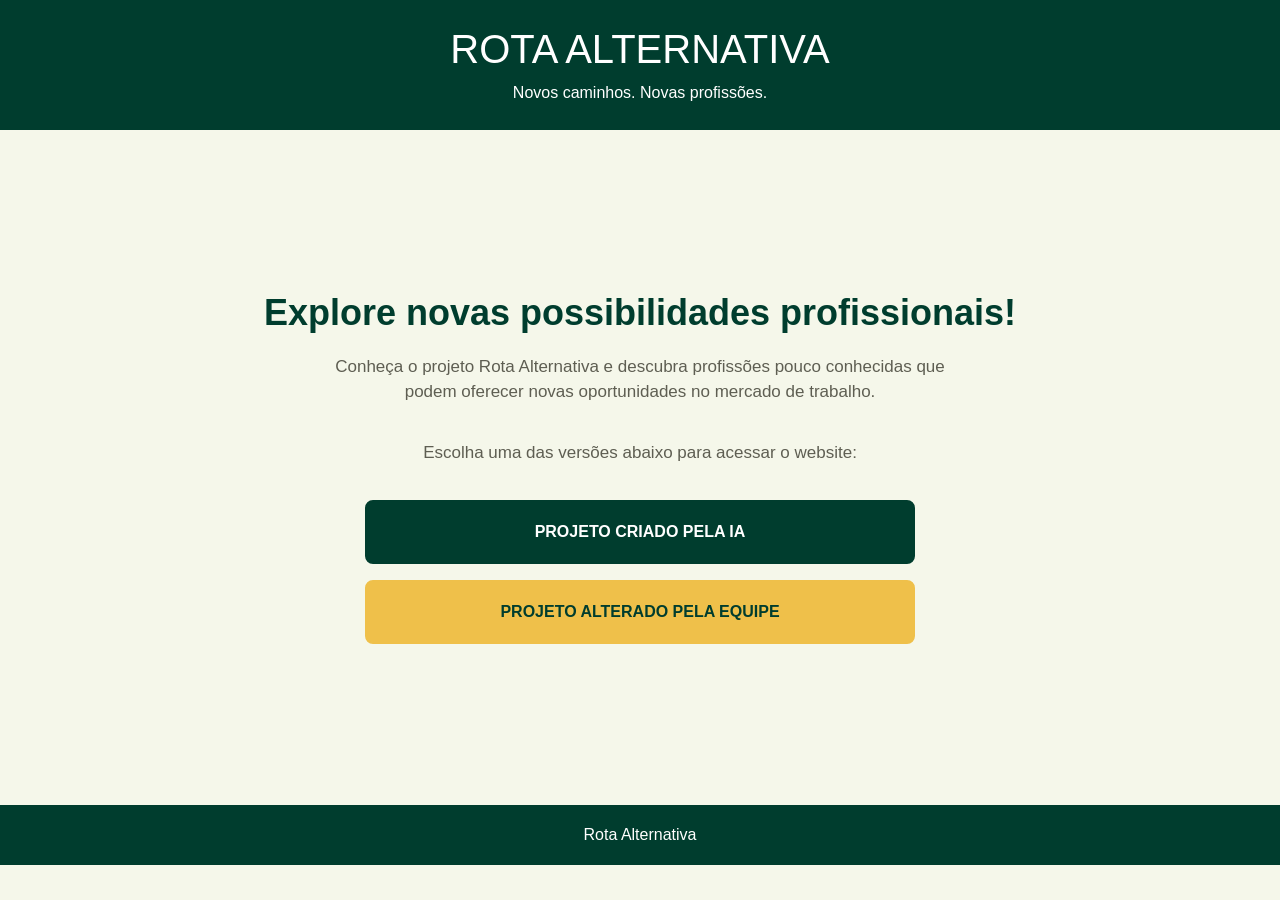
==== commit b88d7c7f: "Add initial HTML structure for homepage" ====
--- a/index.html
+++ b/index.html
@@ -1,168 +1,132 @@
-<!doctype html>
+
+<!DOCTYPE html>
 <html lang="pt-BR">
 <head>
-  <meta charset="utf-8">
-  <meta name="viewport" content="width=device-width, initial-scale=1">
-  <meta name="description" content="Conheça profissões pouco divulgadas e descubra outros caminhos para construir seu futuro profissional.">
-  <title>Início | Rota Alternativa</title>
-  <link rel="stylesheet" href="css/style.css">
+    <meta charset="UTF-8">
+    <meta name="viewport" content="width=device-width, initial-scale=1.0">
+    <title>Rota Alternativa | Página Inicial</title>
+
+    <!-- Bootstrap 5 -->
+    <link href="https://cdn.jsdelivr.net/npm/bootstrap@5.3.3/dist/css/bootstrap.min.css" rel="stylesheet">
+
+    <style>
+        body {
+            background-color: #F5F7EA;
+            font-family: Arial, sans-serif;
+            color: #003D2E;
+        }
+
+        .cabecalho {
+            background-color: #003D2E;
+            padding: 25px;
+            text-align: center;
+            color: #FFFFFF;
+        }
+
+        .conteudo {
+            min-height: 75vh;
+            display: flex;
+            flex-direction: column;
+            justify-content: center;
+            align-items: center;
+            text-align: center;
+            padding: 50px 20px;
+        }
+
+        .conteudo h2 {
+            font-size: 36px;
+            font-weight: bold;
+            margin-bottom: 20px;
+        }
+
+        .conteudo p {
+            max-width: 650px;
+            font-size: 17px;
+            color: #5E5E52;
+            margin-bottom: 35px;
+        }
+
+        .btn-ia {
+            background-color: #003D2E;
+            color: #FFFFFF;
+            padding: 18px 30px;
+            font-weight: bold;
+            border-radius: 8px;
+            border: 2px solid #003D2E;
+        }
+
+        .btn-ia:hover {
+            background-color: #F5FDEE;
+            color: #003D2E;
+        }
+
+        .btn-equipe {
+            background-color: #EFC04A;
+            color: #003D2E;
+            padding: 18px 30px;
+            font-weight: bold;
+            border-radius: 8px;
+            border: 2px solid #EFC04A;
+        }
+
+        .btn-equipe:hover {
+            background-color: #FFFFFF;
+            color: #003D2E;
+        }
+
+        footer {
+            background-color: #003D2E;
+            color: #FFFFFF;
+            text-align: center;
+            padding: 18px;
+        }
+    </style>
 </head>
+
 <body>
-  <a class="skip-link" href="#conteudo">Ir para o conteúdo principal</a>
-  <header class="site-header">
-    <div class="site-header__inner">
-      <a class="brand" href="index.html" aria-label="Rota Alternativa — início">
-        <span class="brand-mark" aria-hidden="true"></span>
-        <span><span class="brand-name">Rota Alternativa</span><span class="brand-caption">Descubra outros caminhos</span></span>
-      </a>
-      <nav class="main-nav" aria-label="Navegação principal">
-        <a href="index.html" aria-current="page">Início</a>
-        <a href="profissoes.html">Profissões</a>
-        <a href="oportunidades.html">Oportunidades</a>
-        <a href="sobre.html">Sobre</a>
-      </nav>
-    </div>
-  </header>
 
-  <main id="conteudo">
-    <section class="home-hero">
-      <div class="container hero-layout">
-        <div class="hero-copy">
-          <p class="eyebrow">Novas possibilidades, um passo de cada vez</p>
-          <h1>Há mais de um caminho para construir <span>uma carreira.</span></h1>
-          <p class="lead">Conheça profissões que quase não aparecem nas conversas de sempre — e descubra como uma curiosidade pode abrir outra rota.</p>
-          <div class="hero-actions">
-            <a class="button" href="profissoes.html">Explorar profissões</a>
-            <a class="text-link" href="sobre.html">Conheça o projeto</a>
-          </div>
+    <!-- Cabeçalho -->
+    <header class="cabecalho">
+        <h1>ROTA ALTERNATIVA</h1>
+        <p class="mb-0">Novos caminhos. Novas profissões.</p>
+    </header>
+
+    <!-- Conteúdo principal -->
+    <main class="container conteudo">
+
+        <h2>Explore novas possibilidades profissionais!</h2>
+
+        <p>
+            Conheça o projeto Rota Alternativa e descubra profissões
+            pouco conhecidas que podem oferecer novas oportunidades
+            no mercado de trabalho.
+        </p>
+
+        <p>
+            Escolha uma das versões abaixo para acessar o website:
+        </p>
+
+        <div class="d-flex flex-column gap-3 col-12 col-md-8 col-lg-6">
+
+            <a href="inicioia.html" class="btn btn-ia">
+                PROJETO CRIADO PELA IA
+            </a>
+
+            <a href="inicio.html" class="btn btn-equipe">
+                PROJETO ALTERADO PELA EQUIPE
+            </a>
+
         </div>
-        <figure class="hero-visual">
-          <img src="img/hero.jpg" width="2560" height="1440" alt="Jovem profissional diante de uma oficina técnica iluminada, cercada por equipamentos de trabalho">
-          <figcaption class="hero-visual__label">Seu próximo passo não precisa seguir uma rota pronta.<span>Comece explorando o que existe.</span></figcaption>
-        </figure>
-      </div>
-    </section>
 
-    <section class="section" aria-labelledby="destaques-titulo">
-      <div class="container">
-        <div class="section-heading-row">
-          <div class="section-intro">
-            <p class="eyebrow">Ideias fora do roteiro</p>
-            <h2 id="destaques-titulo">Três pistas para começar a explorar</h2>
-            <p>Algumas carreiras combinam conhecimento técnico, observação e criatividade de um jeito pouco esperado. Veja três exemplos — e encontre outras opções na página de profissões.</p>
-          </div>
-          <a class="text-link" href="profissoes.html">Ver as seis áreas apresentadas</a>
-        </div>
-        <div class="career-grid">
-          <article class="career-card">
-            <figure class="career-card__image">
-              <img src="img/flexografia.jpg" width="2304" height="1536" loading="lazy" alt="Profissional acompanha uma impressora industrial de embalagens">
-            </figure>
-            <div class="career-card__body">
-              <span class="card-index">01 / PRODUÇÃO GRÁFICA</span>
-              <h3>Imprimir possibilidades</h3>
-              <p>Na flexografia, processo de impressão usado em diferentes tipos de embalagem, máquinas e controle de qualidade se encontram.</p>
-              <a class="text-link" href="profissoes.html#flexografia">Conhecer a área</a>
-            </div>
-          </article>
-          <article class="career-card">
-            <figure class="career-card__image">
-              <img src="img/gerontodesign.jpg" width="2304" height="1536" loading="lazy" alt="Designer conversa com uma pessoa idosa em um ambiente residencial acessível">
-            </figure>
-            <div class="career-card__body">
-              <span class="card-index">02 / DESIGN E ENVELHECIMENTO</span>
-              <h3>Projetar para todas as idades</h3>
-              <p>O gerontodesign aproxima decisões de projeto das necessidades de quem envelhece e dos espaços que usa.</p>
-              <a class="text-link" href="profissoes.html#gerontodesign">Conhecer a área</a>
-            </div>
-          </article>
-          <article class="career-card">
-            <figure class="career-card__image">
-              <img src="img/bioinformacionista.jpg" width="2304" height="1536" loading="lazy" alt="Pesquisadora analisa visualizações de dados genéticos em um laboratório">
-            </figure>
-            <div class="career-card__body">
-              <span class="card-index">03 / DADOS E CIÊNCIAS DA VIDA</span>
-              <h3>Encontrar sentido nos dados</h3>
-              <p>Biologia, computação e gestão da informação podem se cruzar em projetos de pesquisa sobre sistemas vivos.</p>
-              <a class="text-link" href="profissoes.html#bioinformacionista">Conhecer a área</a>
-            </div>
-          </article>
-        </div>
-      </div>
-    </section>
+    </main>
 
-    <section class="insight-band" aria-labelledby="explorar-titulo">
-      <div class="container insight-band__inner">
-        <div>
-          <p class="eyebrow">Antes de decidir</p>
-          <h2 id="explorar-titulo">Conhecer alternativas também é parte de escolher.</h2>
-          <p>Uma profissão menos conhecida pode revelar tarefas, ambientes e percursos que fazem mais sentido para você. Pesquise, compare e converse com pessoas da área.</p>
-        </div>
-        <a class="button button--light" href="oportunidades.html">Descobrir possibilidades</a>
-      </div>
-    </section>
+    <footer>
+        <p class="mb-0">
+            Rota Alternativa 
+        </p>
+    </footer>
 
-    <section class="section section--bege" aria-labelledby="metodo-titulo">
-      <div class="container">
-        <div class="section-intro">
-          <p class="eyebrow">Uma rota para investigar</p>
-          <h2 id="metodo-titulo">Curiosidade primeiro. Informação antes do próximo passo.</h2>
-          <p>O Rota Alternativa apresenta ideias para você pesquisar — não decide por você. Use cada perfil como ponto de partida e confirme os requisitos de formação e de atuação nas fontes indicadas.</p>
-        </div>
-        <div class="value-grid">
-          <article class="value-card">
-            <span class="value-card__number">01</span>
-            <h3>Amplie o mapa</h3>
-            <p>Olhe além dos nomes de carreira que aparecem com mais frequência e descubra áreas ligadas a diferentes interesses.</p>
-          </article>
-          <article class="value-card">
-            <span class="value-card__number">02</span>
-            <h3>Veja o trabalho de perto</h3>
-            <p>Entenda tarefas, ambientes e conhecimentos envolvidos antes de imaginar como seria sua rotina profissional.</p>
-          </article>
-          <article class="value-card">
-            <span class="value-card__number">03</span>
-            <h3>Investigue seus caminhos</h3>
-            <p>Consulte instituições e plataformas de oportunidades para planejar os próximos passos com mais contexto.</p>
-          </article>
-        </div>
-      </div>
-    </section>
+    <script src="https://cdn.jsdelivr.net/npm/bootstrap@5.3.3/dist/js/bootstrap.bundle.min.js"></script>
 
-    <section class="closing-cta" aria-labelledby="cta-titulo">
-      <div class="container closing-cta__inner">
-        <div>
-          <p class="eyebrow">Sua próxima descoberta</p>
-          <h2 id="cta-titulo">Qual caminho você ainda não tinha considerado?</h2>
-          <p>Explore seis áreas profissionais, conheça seus pontos de partida e encontre fontes para continuar pesquisando.</p>
-        </div>
-        <a class="button" href="profissoes.html">Abrir o guia de profissões</a>
-      </div>
-    </section>
-  </main>
-
-  <footer class="site-footer">
-    <div class="container">
-      <div class="site-footer__top">
-        <div>
-          <a class="brand" href="index.html" aria-label="Rota Alternativa — início">
-            <span class="brand-mark" aria-hidden="true"></span>
-            <span><span class="brand-name">Rota Alternativa</span><span class="brand-caption">Descubra outros caminhos</span></span>
-          </a>
-          <p class="footer-description">Um ponto de partida para jovens que querem conhecer possibilidades profissionais além das mais óbvias.</p>
-        </div>
-        <nav class="footer-links" aria-label="Navegação do rodapé">
-          <a href="index.html">Início</a>
-          <a href="profissoes.html">Profissões</a>
-          <a href="oportunidades.html">Oportunidades</a>
-          <a href="sobre.html">Sobre</a>
-        </nav>
-      </div>
-      <div class="site-footer__bottom">
-        <p>Rota Alternativa · Informação para explorar. A escolha é sua.</p>
-        <p>Conteúdos de orientação; confirme requisitos nas fontes de cada área.</p>
-      </div>
-    </div>
-  </footer>
 </body>
 </html>
